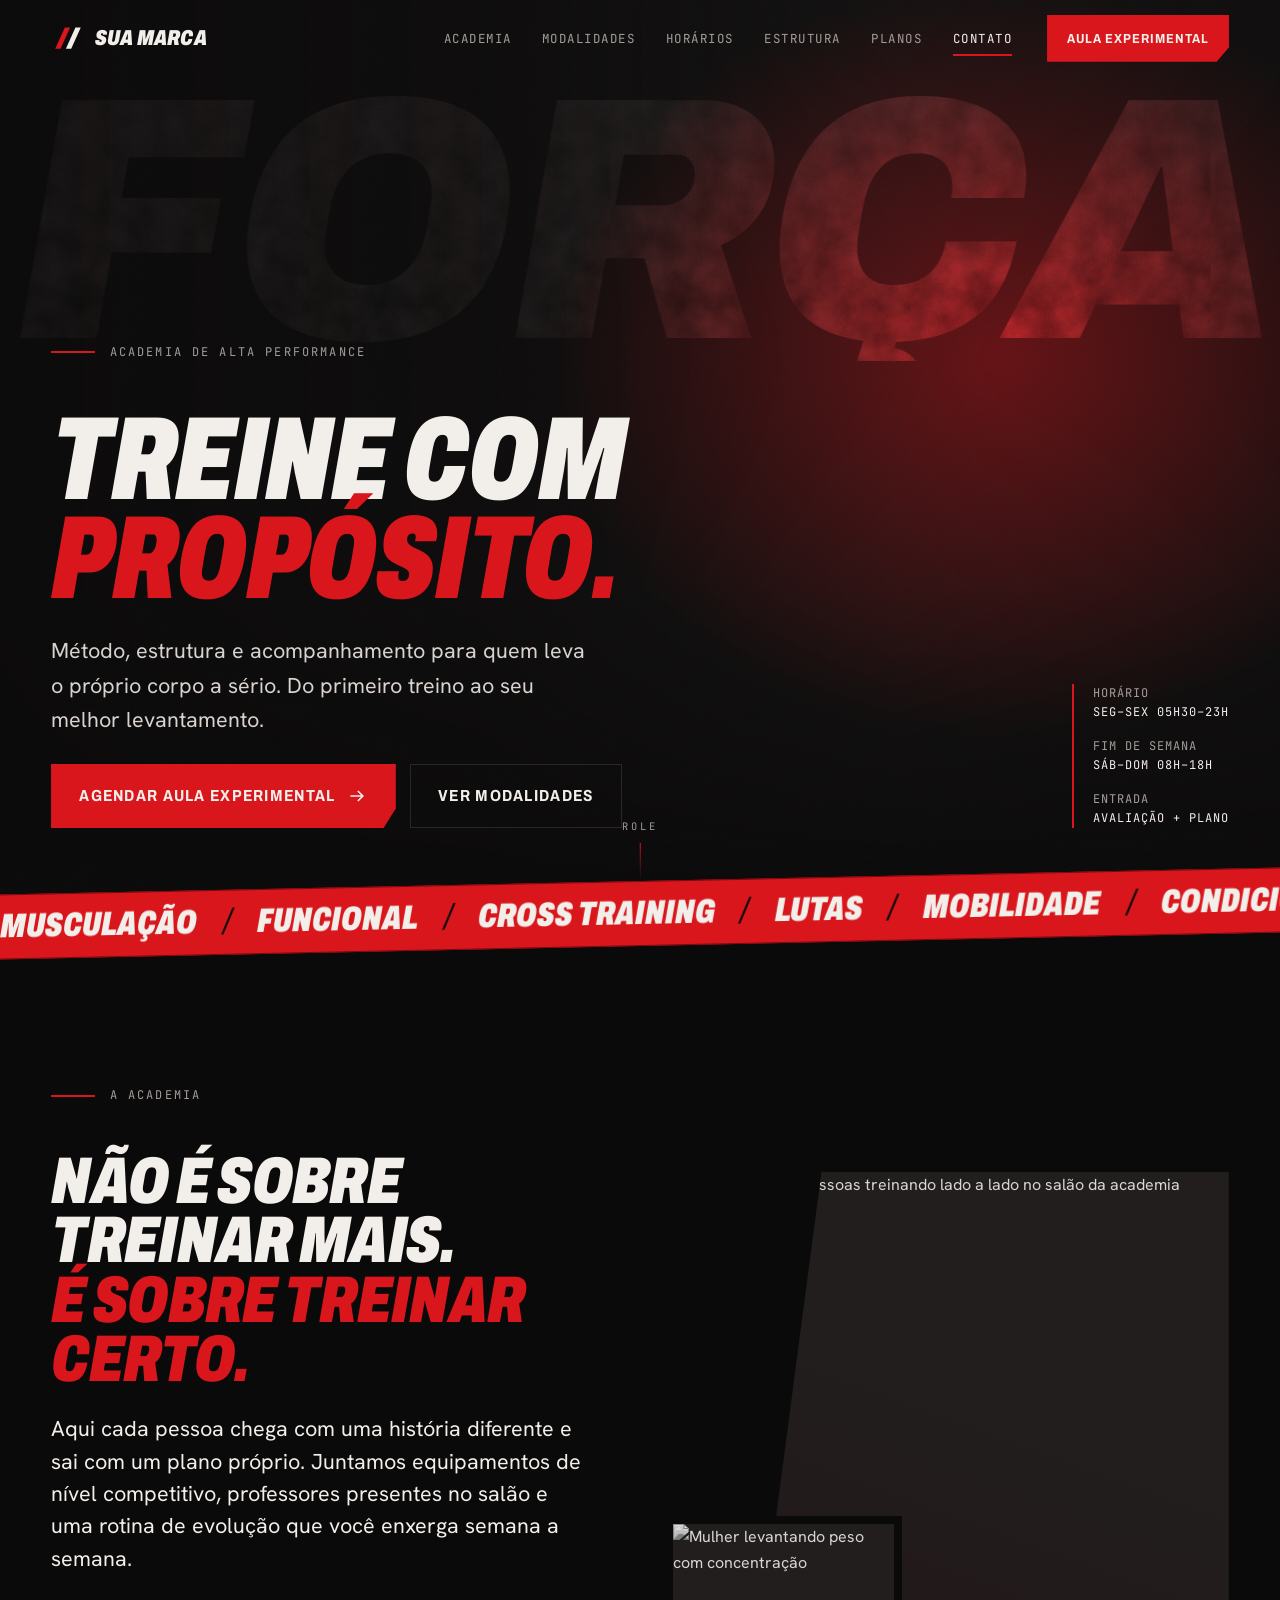
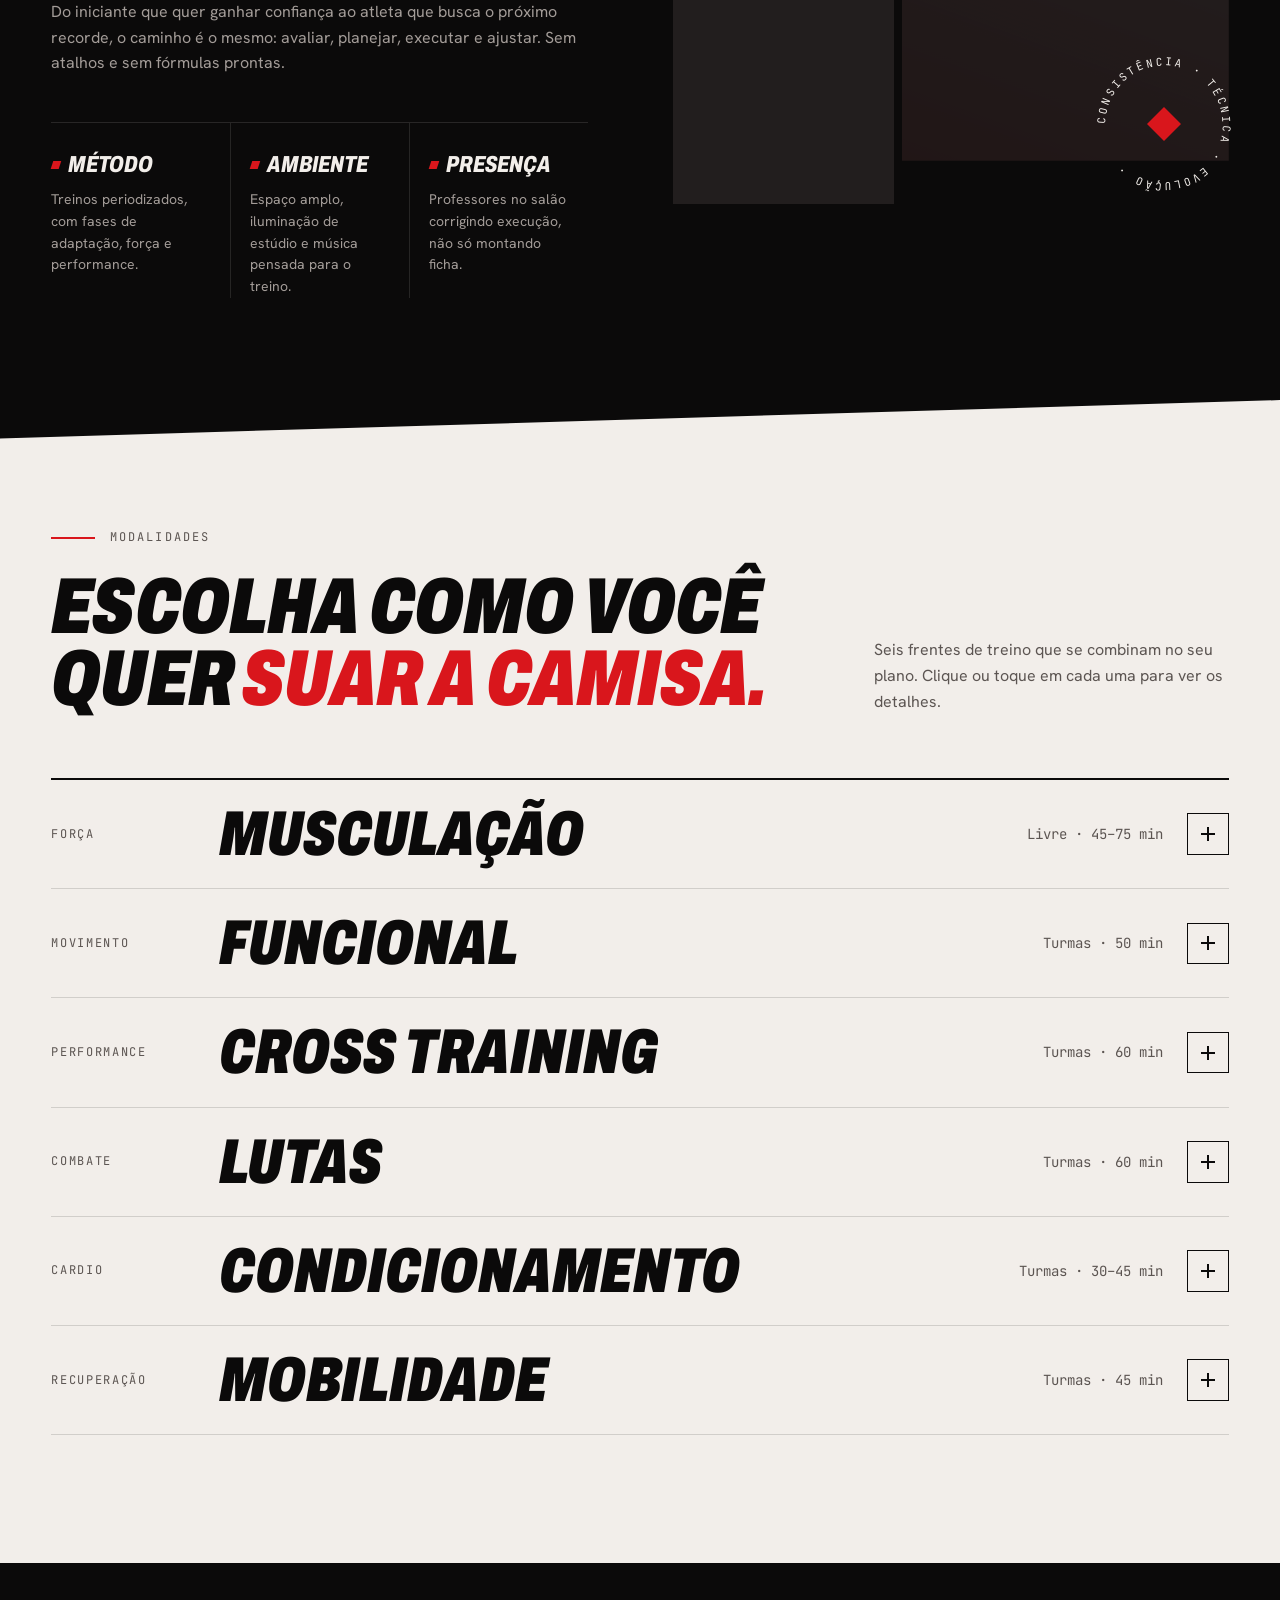
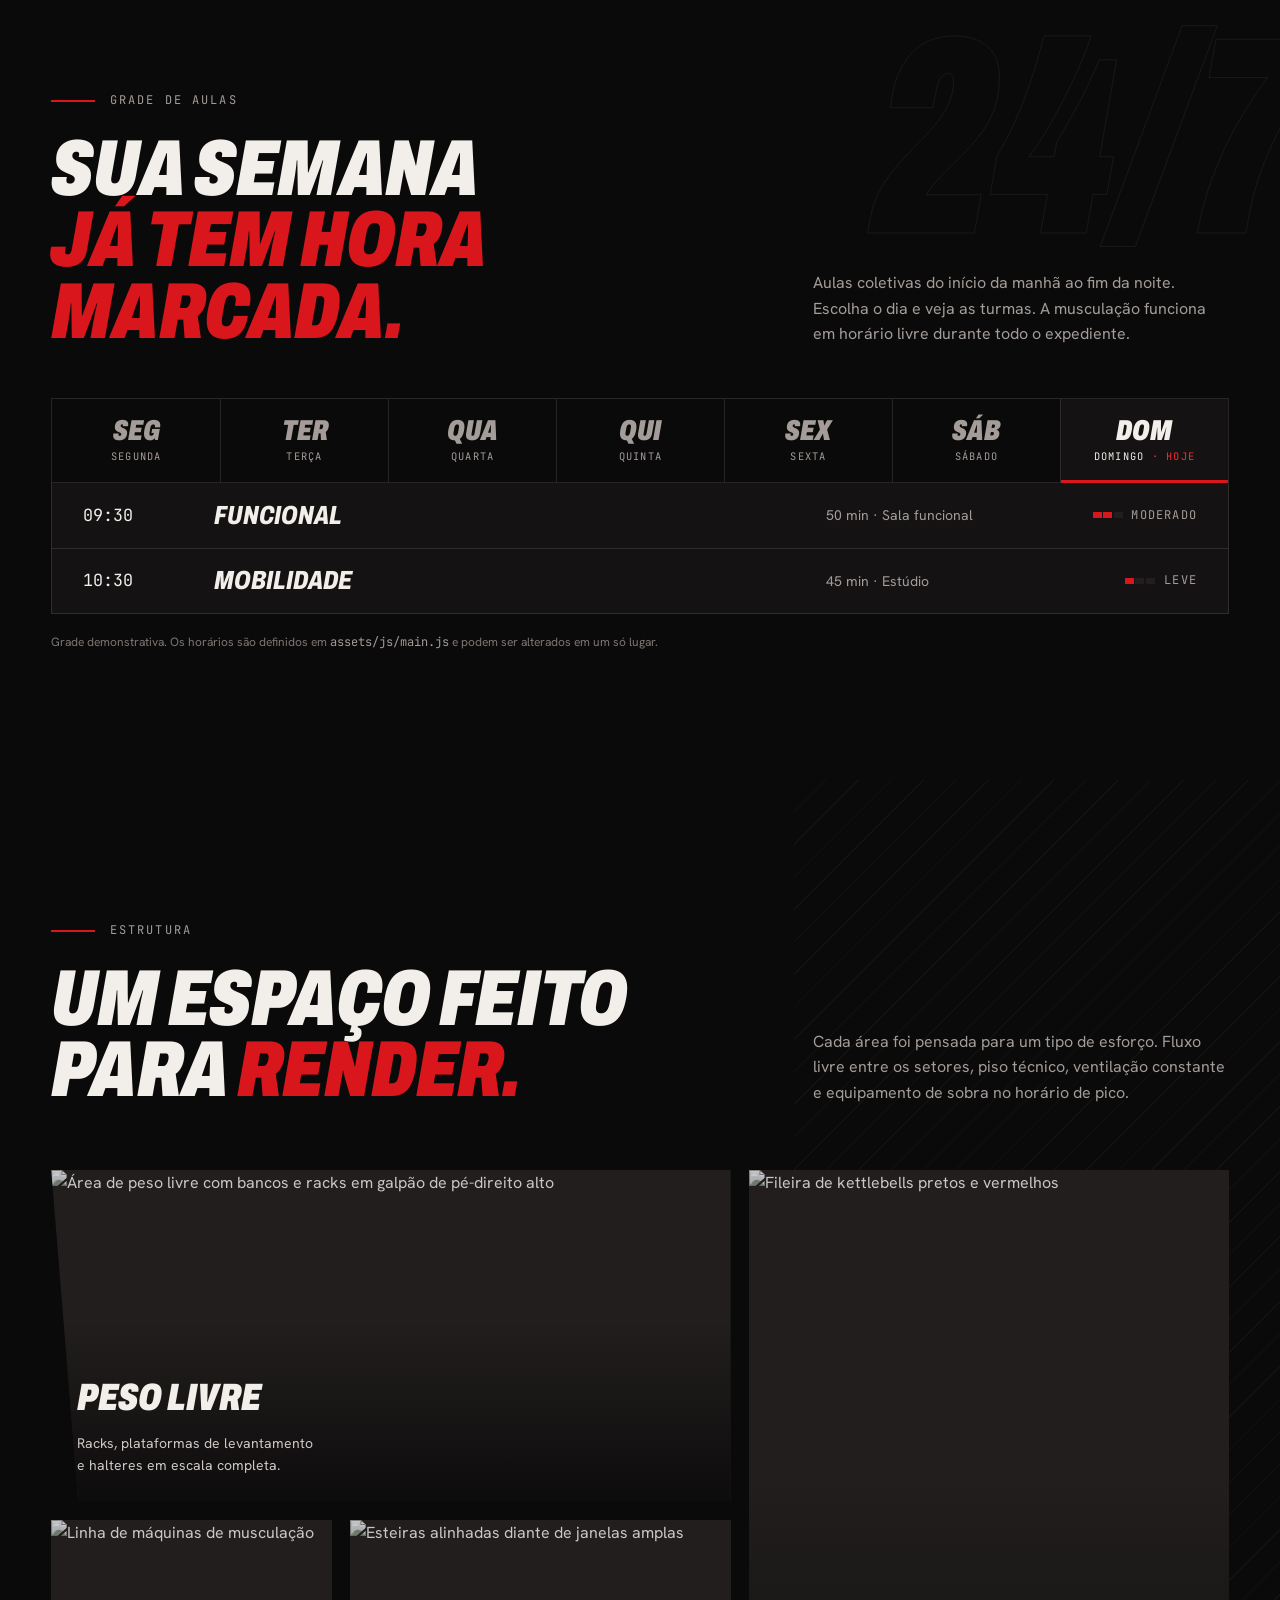
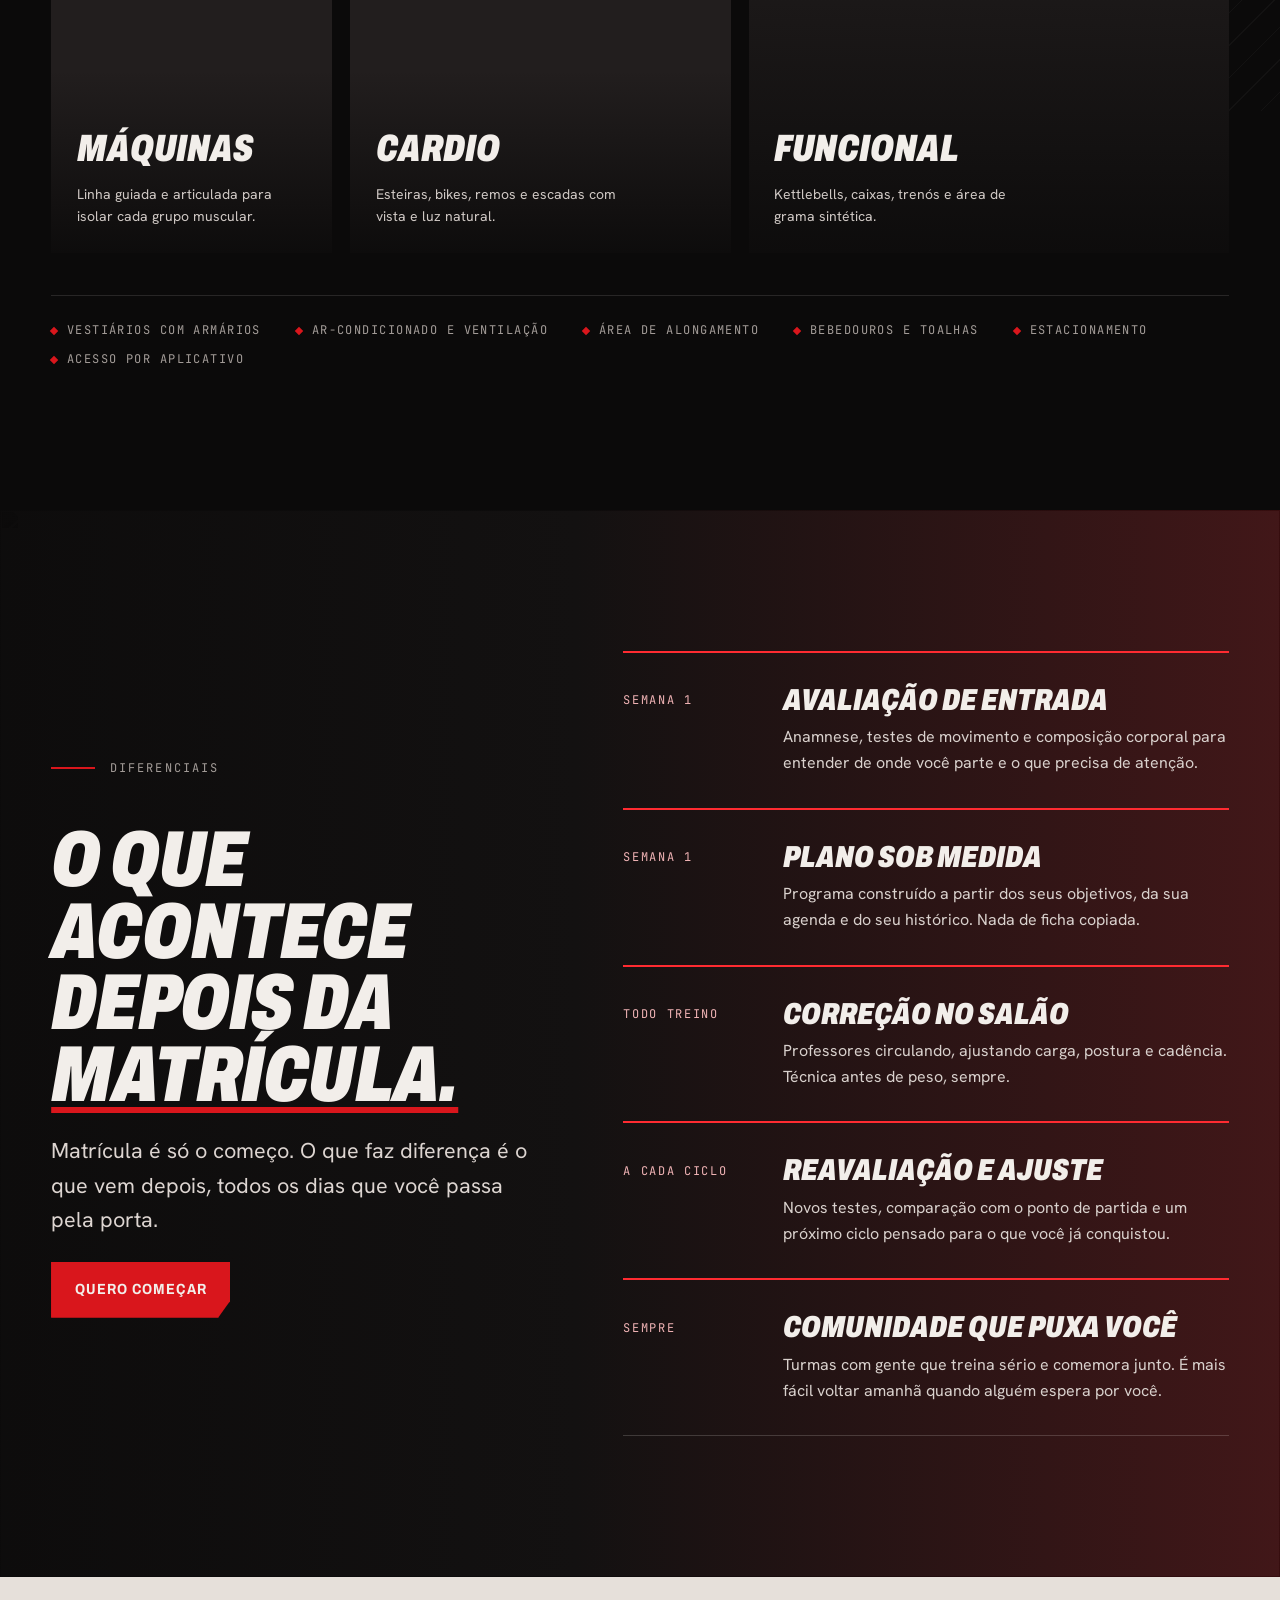
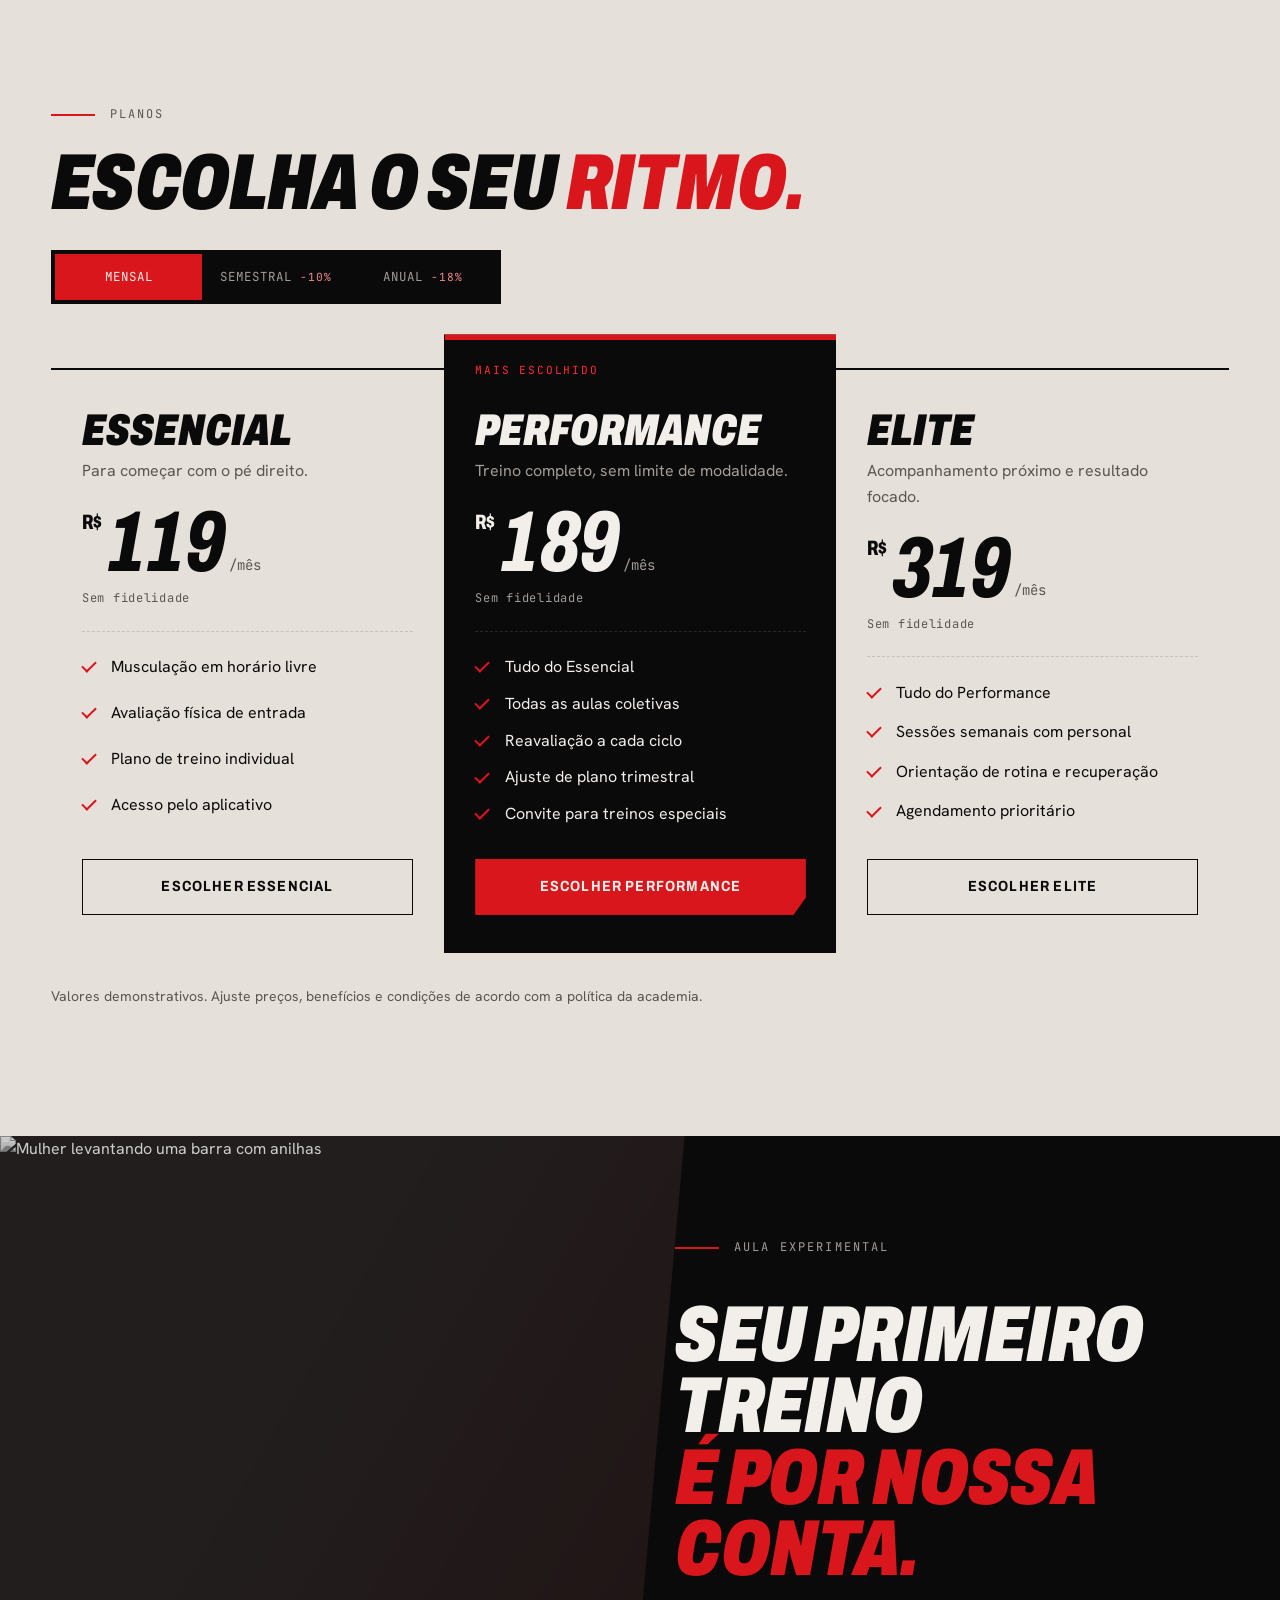
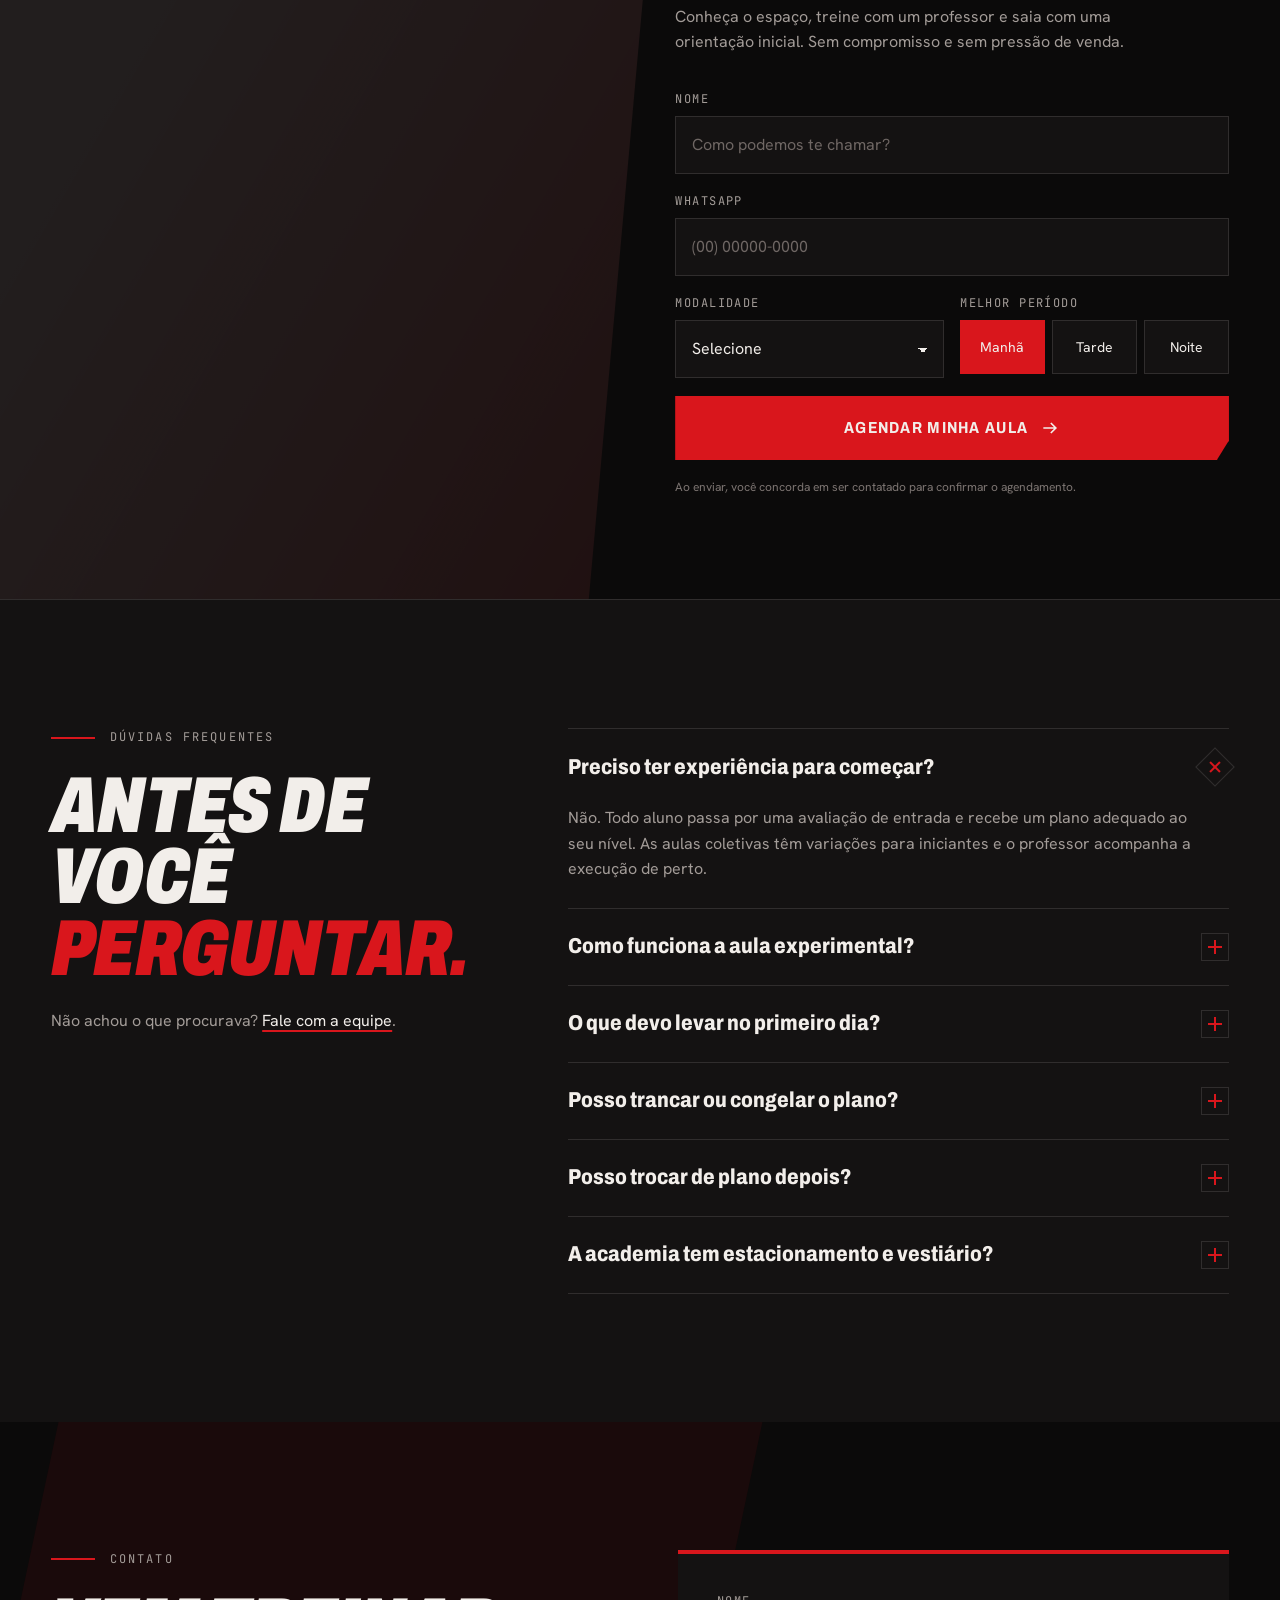
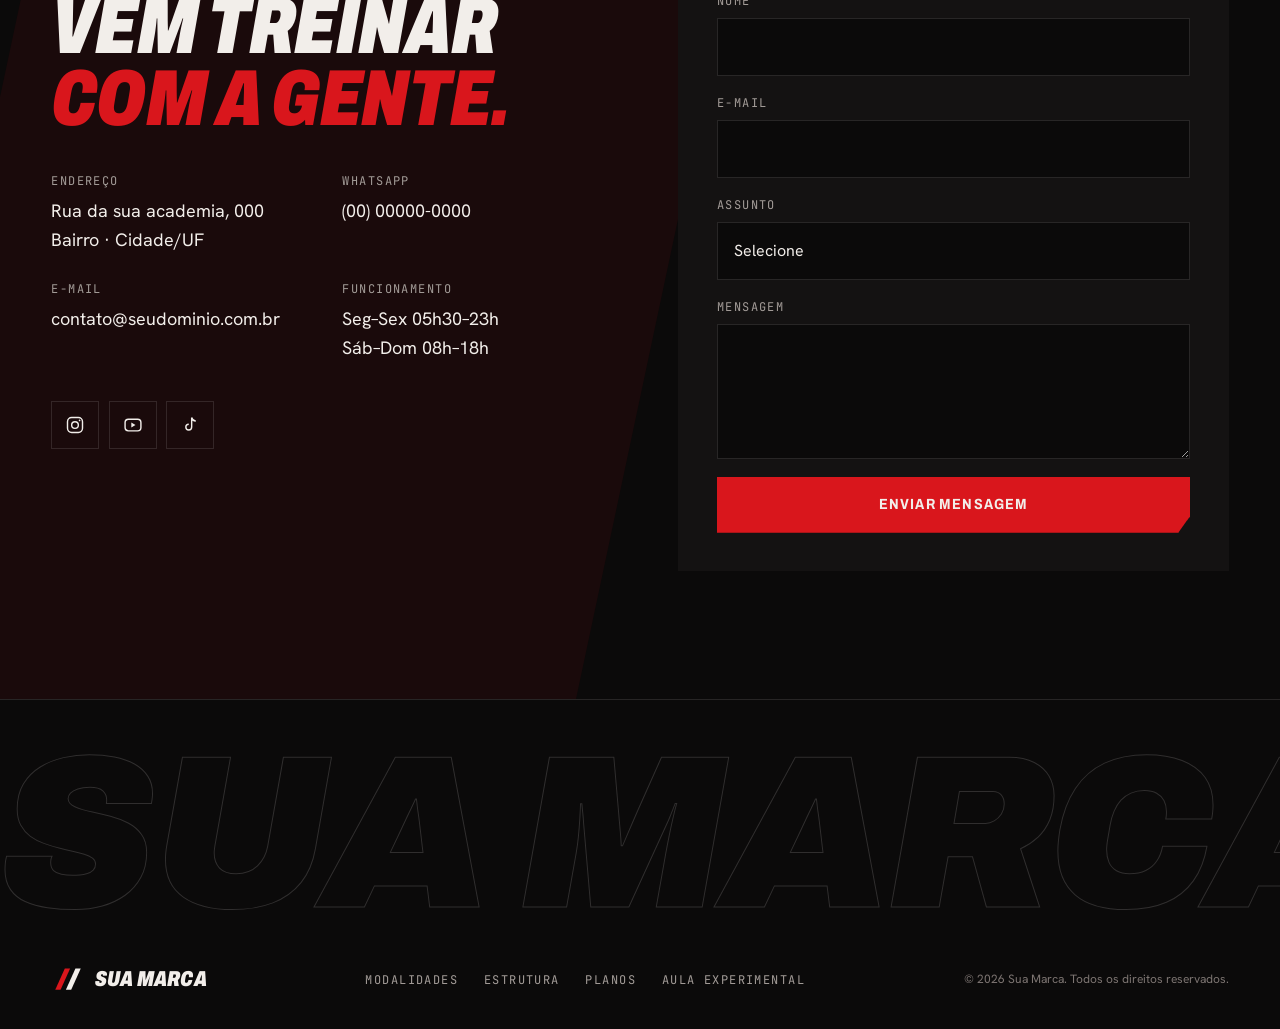
==== index.html @ 214c6318 "feat: adiciona página principal (index.html) Co-Authored-By: Claude Opus 5.5 <noreply@anthropic.com>" ====
<!doctype html>
<html lang="pt-BR">
<head>
  <meta charset="utf-8">
  <meta name="viewport" content="width=device-width, initial-scale=1, viewport-fit=cover">
  <!-- SEO: troque [Sua Marca] e a cidade pelos dados reais do cliente -->
  <title>[Sua Marca] · Academia de alta performance</title>
  <meta name="description" content="Musculação, treino funcional, cross training, lutas e mobilidade em uma estrutura completa. Agende sua aula experimental e comece com avaliação e plano de treino.">
  <meta name="theme-color" content="#0B0A0A">
  <meta name="robots" content="index, follow">
  <link rel="canonical" href="https://www.seudominio.com.br/">

  <meta property="og:type" content="website">
  <meta property="og:locale" content="pt_BR">
  <meta property="og:title" content="[Sua Marca] · Academia de alta performance">
  <meta property="og:description" content="Treino com método, estrutura completa e acompanhamento de verdade. Agende sua aula experimental.">
  <meta property="og:image" content="https://images.unsplash.com/photo-1605296867304-46d5465a13f1?auto=format&fit=crop&w=1200&h=630&q=75">
  <meta name="twitter:card" content="summary_large_image">

  <link rel="icon" href="data:image/svg+xml,%3Csvg xmlns='http://www.w3.org/2000/svg' viewBox='0 0 64 64'%3E%3Crect width='64' height='64' fill='%230B0A0A'/%3E%3Cpath d='M14 46 28 18h8L22 46z' fill='%23D9161C'/%3E%3Cpath d='M30 46 44 18h8L38 46z' fill='%23F2EEEA'/%3E%3C/svg%3E">

  <link rel="preconnect" href="https://fonts.googleapis.com">
  <link rel="preconnect" href="https://fonts.gstatic.com" crossorigin>
  <link rel="preconnect" href="https://images.unsplash.com" crossorigin>
  <link rel="stylesheet" href="https://fonts.googleapis.com/css2?family=Archivo:ital,wdth,wght@0,62..125,400..900;1,62..125,400..900&family=Hanken+Grotesk:wght@400;500;600;700&family=JetBrains+Mono:wght@400;500&display=swap">

  <link rel="preload" as="image"
        href="https://images.unsplash.com/photo-1605296867304-46d5465a13f1?auto=format&fit=crop&w=1600&q=72"
        imagesrcset="https://images.unsplash.com/photo-1605296867304-46d5465a13f1?auto=format&fit=crop&w=800&q=70 800w, https://images.unsplash.com/photo-1605296867304-46d5465a13f1?auto=format&fit=crop&w=1600&q=72 1600w, https://images.unsplash.com/photo-1605296867304-46d5465a13f1?auto=format&fit=crop&w=2400&q=70 2400w"
        imagesizes="100vw" fetchpriority="high">

  <link rel="stylesheet" href="assets/css/style.css">

  <script type="application/ld+json">
  {
    "@context": "https://schema.org",
    "@type": "ExerciseGym",
    "name": "[Sua Marca]",
    "description": "Academia com musculação, treino funcional, cross training, lutas e mobilidade.",
    "url": "https://www.seudominio.com.br/",
    "image": "https://images.unsplash.com/photo-1605296867304-46d5465a13f1?auto=format&fit=crop&w=1200&q=75"
  }
  </script>
</head>
<body>
  <a class="skip" href="#conteudo">Pular para o conteúdo</a>
  <div class="progress" aria-hidden="true"><span data-progress></span></div>

  <!-- ============ HEADER ============ -->
  <header class="header" id="topo" data-header>
    <div class="header__inner">
      <a href="#inicio" class="brand" aria-label="Página inicial">
        <svg class="brand__mark" viewBox="0 0 64 64" aria-hidden="true"><path d="M8 52 26 12h10L18 52z"/><path d="M28 52 46 12h10L38 52z"/></svg>
        <span class="brand__name">Sua&nbsp;Marca</span>
      </a>

      <nav class="nav" id="menu" aria-label="Navegação principal" data-nav>
        <ul class="nav__list">
          <li><a href="#academia" class="nav__link">Academia</a></li>
          <li><a href="#modalidades" class="nav__link">Modalidades</a></li>
          <li><a href="#horarios" class="nav__link">Horários</a></li>
          <li><a href="#estrutura" class="nav__link">Estrutura</a></li>
          <li><a href="#planos" class="nav__link">Planos</a></li>
                    <li><a href="#contato" class="nav__link">Contato</a></li>
        </ul>
        <a href="#experimental" class="btn btn--red nav__cta">Aula experimental</a>
      </nav>

      <button class="burger" type="button" aria-expanded="false" aria-controls="menu" data-burger>
        <span class="sr-only">Abrir menu</span>
        <span class="burger__line"></span><span class="burger__line"></span>
      </button>
    </div>
  </header>

  <main id="conteudo">

    <!-- ============ HERO ============ -->
    <section class="hero" id="inicio" aria-labelledby="hero-title">
      <figure class="hero__media">
        <img
          src="https://images.unsplash.com/photo-1605296867304-46d5465a13f1?auto=format&fit=crop&w=1600&q=72"
          srcset="https://images.unsplash.com/photo-1605296867304-46d5465a13f1?auto=format&fit=crop&w=800&q=70 800w,
                  https://images.unsplash.com/photo-1605296867304-46d5465a13f1?auto=format&fit=crop&w=1600&q=72 1600w,
                  https://images.unsplash.com/photo-1605296867304-46d5465a13f1?auto=format&fit=crop&w=2400&q=70 2400w"
          sizes="100vw" width="2400" height="1600"
          alt="Atleta levantando uma barra com anilhas em uma academia escura"
          fetchpriority="high" decoding="async">
      </figure>
      <div class="hero__grain" aria-hidden="true"></div>

      <p class="hero__word" aria-hidden="true">FORÇA</p>

      <div class="hero__content wrap">
        <p class="eyebrow eyebrow--light"><span class="eyebrow__dash"></span>Academia de alta performance</p>
        <h1 class="hero__title" id="hero-title">
          <span class="line">Treine com</span>
          <span class="line line--red">propósito.</span>
        </h1>
        <p class="hero__lead">Método, estrutura e acompanhamento para quem leva o próprio corpo a sério. Do primeiro treino ao seu melhor levantamento.</p>
        <div class="hero__actions">
          <a href="#experimental" class="btn btn--red btn--lg">
            Agendar aula experimental
            <svg viewBox="0 0 24 24" aria-hidden="true"><path d="M4 12h15m-6-6 6 6-6 6"/></svg>
          </a>
          <a href="#modalidades" class="btn btn--ghost btn--lg">Ver modalidades</a>
        </div>
      </div>

      <aside class="hero__spec" aria-label="Informações rápidas">
        <dl>
          <div><dt>Horário</dt><dd>Seg–Sex 05h30–23h</dd></div>
          <div><dt>Fim de semana</dt><dd>Sáb–Dom 08h–18h</dd></div>
          <div><dt>Entrada</dt><dd>Avaliação + plano</dd></div>
        </dl>
      </aside>

      <a href="#academia" class="hero__scroll" aria-label="Rolar para a próxima seção">
        <span>Role</span><i aria-hidden="true"></i>
      </a>
    </section>

    <!-- ticker -->
    <div class="ticker" aria-hidden="true">
      <div class="ticker__track">
        <span>Musculação</span><b>/</b><span>Funcional</span><b>/</b><span>Cross training</span><b>/</b><span>Lutas</span><b>/</b><span>Mobilidade</span><b>/</b><span>Condicionamento</span><b>/</b>
        <span>Musculação</span><b>/</b><span>Funcional</span><b>/</b><span>Cross training</span><b>/</b><span>Lutas</span><b>/</b><span>Mobilidade</span><b>/</b><span>Condicionamento</span><b>/</b>
      </div>
    </div>

    <!-- ============ ACADEMIA / MANIFESTO ============ -->
    <section class="about" id="academia" aria-labelledby="about-title">
      <div class="wrap about__grid">
        <div class="about__text reveal">
          <p class="eyebrow"><span class="eyebrow__dash"></span>A academia</p>
          <h2 class="h2" id="about-title">Não é sobre treinar mais.<br><em>É sobre treinar certo.</em></h2>
          <p class="lead">Aqui cada pessoa chega com uma história diferente e sai com um plano próprio. Juntamos equipamentos de nível competitivo, professores presentes no salão e uma rotina de evolução que você enxerga semana a semana.</p>
          <p>Do iniciante que quer ganhar confiança ao atleta que busca o próximo recorde, o caminho é o mesmo: avaliar, planejar, executar e ajustar. Sem atalhos e sem fórmulas prontas.</p>

          <ul class="pillars">
            <li>
              <h3>Método</h3>
              <p>Treinos periodizados, com fases de adaptação, força e performance.</p>
            </li>
            <li>
              <h3>Ambiente</h3>
              <p>Espaço amplo, iluminação de estúdio e música pensada para o treino.</p>
            </li>
            <li>
              <h3>Presença</h3>
              <p>Professores no salão corrigindo execução, não só montando ficha.</p>
            </li>
          </ul>
        </div>

        <div class="about__visual reveal">
          <figure class="about__img about__img--main">
            <img loading="lazy" decoding="async" width="1100" height="1400"
              src="https://images.unsplash.com/photo-1534258936925-c58bed479fcb?auto=format&fit=crop&w=1100&h=1400&q=70"
              srcset="https://images.unsplash.com/photo-1534258936925-c58bed479fcb?auto=format&fit=crop&w=600&h=760&q=70 600w,
                      https://images.unsplash.com/photo-1534258936925-c58bed479fcb?auto=format&fit=crop&w=1100&h=1400&q=70 1100w"
              sizes="(max-width: 900px) 90vw, 45vw"
              alt="Duas pessoas treinando lado a lado no salão da academia">
          </figure>
          <figure class="about__img about__img--inset">
            <img loading="lazy" decoding="async" width="700" height="860"
              src="https://images.unsplash.com/photo-1541534741688-6078c6bfb5c5?auto=format&fit=crop&w=700&h=860&q=70"
              alt="Mulher levantando peso com concentração">
          </figure>
          <p class="about__stamp" aria-hidden="true">
            <svg viewBox="0 0 200 200"><defs><path id="circ" d="M100,100 m-78,0 a78,78 0 1,1 156,0 a78,78 0 1,1 -156,0"/></defs><text><textPath href="#circ">CONSISTÊNCIA · TÉCNICA · EVOLUÇÃO · </textPath></text></svg>
          </p>
        </div>
      </div>
    </section>

    <!-- ============ MODALIDADES ============ -->
    <section class="mods" id="modalidades" aria-labelledby="mods-title">
      <div class="wrap">
        <header class="section-head reveal">
          <p class="eyebrow"><span class="eyebrow__dash"></span>Modalidades</p>
          <h2 class="h2" id="mods-title">Escolha como você<br>quer <em>suar a camisa.</em></h2>
          <p class="section-head__aside">Seis frentes de treino que se combinam no seu plano. Clique ou toque em cada uma para ver os detalhes.</p>
        </header>

        <div class="mods__list" data-mods>
          <article class="mod reveal" data-img="https://images.unsplash.com/photo-1581009146145-b5ef050c2e1e?auto=format&fit=crop&w=900&h=1100&q=70">
            <button class="mod__head" type="button" aria-expanded="false">
              <span class="mod__tag">Força</span>
              <h3 class="mod__name">Musculação</h3>
              <span class="mod__meta">Livre · 45–75 min</span>
              <span class="mod__plus" aria-hidden="true"></span>
            </button>
            <div class="mod__body"><div class="mod__inner">
              <figure class="mod__img"><img loading="lazy" decoding="async" width="900" height="1100" src="https://images.unsplash.com/photo-1581009146145-b5ef050c2e1e?auto=format&fit=crop&w=900&h=1100&q=70" alt="Homem treinando com halter"></figure>
              <p>Hipertrofia, força e composição corporal com ficha individual revisada a cada ciclo. Área de peso livre, máquinas guiadas e cabos para todos os grupos musculares.</p>
              <ul class="mod__spec"><li><span>Foco</span>Hipertrofia e força</li><li><span>Nível</span>Todos</li><li><span>Intensidade</span><i class="bar" style="--v:.7"></i></li></ul>
            </div></div>
          </article>

          <article class="mod reveal" data-img="https://images.unsplash.com/photo-1536922246289-88c42f957773?auto=format&fit=crop&w=900&h=1100&q=70">
            <button class="mod__head" type="button" aria-expanded="false">
              <span class="mod__tag">Movimento</span>
              <h3 class="mod__name">Funcional</h3>
              <span class="mod__meta">Turmas · 50 min</span>
              <span class="mod__plus" aria-hidden="true"></span>
            </button>
            <div class="mod__body"><div class="mod__inner">
              <figure class="mod__img"><img loading="lazy" decoding="async" width="900" height="1100" src="https://images.unsplash.com/photo-1536922246289-88c42f957773?auto=format&fit=crop&w=900&h=1100&q=70" alt="Duas pessoas fazendo saltos na caixa"></figure>
              <p>Padrões de movimento do dia a dia, potência e estabilidade em aulas dinâmicas. Ideal para quem quer condicionamento sem perder a técnica.</p>
              <ul class="mod__spec"><li><span>Foco</span>Potência e estabilidade</li><li><span>Nível</span>Iniciante a avançado</li><li><span>Intensidade</span><i class="bar" style="--v:.75"></i></li></ul>
            </div></div>
          </article>

          <article class="mod reveal" data-img="https://images.unsplash.com/photo-1521804906057-1df8fdb718b7?auto=format&fit=crop&w=900&h=1100&q=70">
            <button class="mod__head" type="button" aria-expanded="false">
              <span class="mod__tag">Performance</span>
              <h3 class="mod__name">Cross training</h3>
              <span class="mod__meta">Turmas · 60 min</span>
              <span class="mod__plus" aria-hidden="true"></span>
            </button>
            <div class="mod__body"><div class="mod__inner">
              <figure class="mod__img"><img loading="lazy" decoding="async" width="900" height="1100" src="https://images.unsplash.com/photo-1521804906057-1df8fdb718b7?auto=format&fit=crop&w=900&h=1100&q=70" alt="Pessoa levantando uma barra pesada do chão"></figure>
              <p>Levantamento olímpico, ginástica e metcons programados por ciclos. Escalas para cada nível, para que todo mundo treine o mesmo WOD com segurança.</p>
              <ul class="mod__spec"><li><span>Foco</span>Força e capacidade</li><li><span>Nível</span>Com adaptação</li><li><span>Intensidade</span><i class="bar" style="--v:.9"></i></li></ul>
            </div></div>
          </article>

          <article class="mod reveal" data-img="https://images.unsplash.com/photo-1517438322307-e67111335449?auto=format&fit=crop&w=900&h=1100&q=70">
            <button class="mod__head" type="button" aria-expanded="false">
              <span class="mod__tag">Combate</span>
              <h3 class="mod__name">Lutas</h3>
              <span class="mod__meta">Turmas · 60 min</span>
              <span class="mod__plus" aria-hidden="true"></span>
            </button>
            <div class="mod__body"><div class="mod__inner">
              <figure class="mod__img"><img loading="lazy" decoding="async" width="900" height="1100" src="https://images.unsplash.com/photo-1517438322307-e67111335449?auto=format&fit=crop&w=900&h=1100&q=70" alt="Dois atletas fazendo sparring em academia de boxe"></figure>
              <p>Boxe e muay thai com foco em técnica, condicionamento e controle. Do primeiro jab ao sparring orientado, sempre no seu ritmo.</p>
              <ul class="mod__spec"><li><span>Foco</span>Técnica e cardio</li><li><span>Nível</span>Todos</li><li><span>Intensidade</span><i class="bar" style="--v:.8"></i></li></ul>
            </div></div>
          </article>

          <article class="mod reveal" data-img="https://images.unsplash.com/photo-1599058917212-d750089bc07e?auto=format&fit=crop&w=900&h=1100&q=70">
            <button class="mod__head" type="button" aria-expanded="false">
              <span class="mod__tag">Cardio</span>
              <h3 class="mod__name">Condicionamento</h3>
              <span class="mod__meta">Turmas · 30–45 min</span>
              <span class="mod__plus" aria-hidden="true"></span>
            </button>
            <div class="mod__body"><div class="mod__inner">
              <figure class="mod__img"><img loading="lazy" decoding="async" width="900" height="1100" src="https://images.unsplash.com/photo-1599058917212-d750089bc07e?auto=format&fit=crop&w=900&h=1100&q=70" alt="Homem treinando com cordas navais"></figure>
              <p>Intervalados curtos e intensos com cordas, bikes e remo. Para quem quer fôlego, gasto energético e treinos que cabem na agenda.</p>
              <ul class="mod__spec"><li><span>Foco</span>Capacidade aeróbia</li><li><span>Nível</span>Intermediário</li><li><span>Intensidade</span><i class="bar" style="--v:.85"></i></li></ul>
            </div></div>
          </article>

          <article class="mod reveal" data-img="https://images.unsplash.com/photo-1581122584612-713f89daa8eb?auto=format&fit=crop&w=900&h=1100&q=70">
            <button class="mod__head" type="button" aria-expanded="false">
              <span class="mod__tag">Recuperação</span>
              <h3 class="mod__name">Mobilidade</h3>
              <span class="mod__meta">Turmas · 45 min</span>
              <span class="mod__plus" aria-hidden="true"></span>
            </button>
            <div class="mod__body"><div class="mod__inner">
              <figure class="mod__img"><img loading="lazy" decoding="async" width="900" height="1100" src="https://images.unsplash.com/photo-1581122584612-713f89daa8eb?auto=format&fit=crop&w=900&h=1100&q=70" alt="Mulher em posição de alongamento"></figure>
              <p>Amplitude, controle e respiração para treinar melhor e por mais tempo. O complemento que protege articulações e acelera a recuperação.</p>
              <ul class="mod__spec"><li><span>Foco</span>Amplitude e controle</li><li><span>Nível</span>Todos</li><li><span>Intensidade</span><i class="bar" style="--v:.35"></i></li></ul>
            </div></div>
          </article>
        </div>
      </div>
    </section>

    <!-- ============ HORÁRIOS ============ -->
    <section class="sched" id="horarios" aria-labelledby="sched-title">
      <div class="wrap">
        <header class="sched__head reveal">
          <div>
            <p class="eyebrow eyebrow--light"><span class="eyebrow__dash"></span>Grade de aulas</p>
            <h2 class="h2" id="sched-title">Sua semana<br><em>já tem hora marcada.</em></h2>
          </div>
          <p class="sched__intro">Aulas coletivas do início da manhã ao fim da noite. Escolha o dia e veja as turmas. A musculação funciona em horário livre durante todo o expediente.</p>
        </header>

        <div class="days" role="tablist" aria-label="Dias da semana" data-days>
          <button type="button" role="tab" id="tab-seg" aria-controls="sched-panel" aria-selected="true" data-day="seg"><span>Seg</span><small>Segunda</small></button>
          <button type="button" role="tab" id="tab-ter" aria-controls="sched-panel" aria-selected="false" tabindex="-1" data-day="ter"><span>Ter</span><small>Terça</small></button>
          <button type="button" role="tab" id="tab-qua" aria-controls="sched-panel" aria-selected="false" tabindex="-1" data-day="qua"><span>Qua</span><small>Quarta</small></button>
          <button type="button" role="tab" id="tab-qui" aria-controls="sched-panel" aria-selected="false" tabindex="-1" data-day="qui"><span>Qui</span><small>Quinta</small></button>
          <button type="button" role="tab" id="tab-sex" aria-controls="sched-panel" aria-selected="false" tabindex="-1" data-day="sex"><span>Sex</span><small>Sexta</small></button>
          <button type="button" role="tab" id="tab-sab" aria-controls="sched-panel" aria-selected="false" tabindex="-1" data-day="sab"><span>Sáb</span><small>Sábado</small></button>
          <button type="button" role="tab" id="tab-dom" aria-controls="sched-panel" aria-selected="false" tabindex="-1" data-day="dom"><span>Dom</span><small>Domingo</small></button>
        </div>

        <div class="sched__panel" id="sched-panel" role="tabpanel" aria-labelledby="tab-seg" tabindex="0">
          <ol class="slots" data-slots>
            <li class="slot"><time>06:00</time><span class="slot__name">Cross training</span><span class="slot__info">60 min · Sala funcional</span><span class="slot__lvl" data-lvl="3">Intenso</span></li>
            <li class="slot"><time>07:00</time><span class="slot__name">Funcional</span><span class="slot__info">50 min · Sala funcional</span><span class="slot__lvl" data-lvl="2">Moderado</span></li>
            <li class="slot"><time>12:15</time><span class="slot__name">Condicionamento</span><span class="slot__info">30 min · Área de cardio</span><span class="slot__lvl" data-lvl="3">Intenso</span></li>
            <li class="slot"><time>18:30</time><span class="slot__name">Lutas</span><span class="slot__info">60 min · Tatame</span><span class="slot__lvl" data-lvl="2">Moderado</span></li>
            <li class="slot"><time>19:30</time><span class="slot__name">Cross training</span><span class="slot__info">60 min · Sala funcional</span><span class="slot__lvl" data-lvl="3">Intenso</span></li>
            <li class="slot"><time>20:30</time><span class="slot__name">Mobilidade</span><span class="slot__info">45 min · Estúdio</span><span class="slot__lvl" data-lvl="1">Leve</span></li>
          </ol>
        </div>
        <p class="sched__note">Grade demonstrativa. Os horários são definidos em <code>assets/js/main.js</code> e podem ser alterados em um só lugar.</p>
      </div>
    </section>

    <!-- ============ ESTRUTURA ============ -->
    <section class="infra" id="estrutura" aria-labelledby="infra-title">
      <div class="wrap">
        <header class="infra__head reveal">
          <div>
            <p class="eyebrow eyebrow--light"><span class="eyebrow__dash"></span>Estrutura</p>
            <h2 class="h2" id="infra-title">Um espaço feito<br>para <em>render.</em></h2>
          </div>
          <p class="infra__intro">Cada área foi pensada para um tipo de esforço. Fluxo livre entre os setores, piso técnico, ventilação constante e equipamento de sobra no horário de pico.</p>
        </header>

        <div class="infra__grid">
          <figure class="tile tile--a reveal">
            <img loading="lazy" decoding="async" width="1400" height="1000"
              src="https://images.unsplash.com/photo-1623874514711-0f321325f318?auto=format&fit=crop&w=1400&h=1000&q=70"
              srcset="https://images.unsplash.com/photo-1623874514711-0f321325f318?auto=format&fit=crop&w=800&h=600&q=70 800w,
                      https://images.unsplash.com/photo-1623874514711-0f321325f318?auto=format&fit=crop&w=1400&h=1000&q=70 1400w"
              sizes="(max-width: 900px) 92vw, 60vw"
              alt="Área de peso livre com bancos e racks em galpão de pé-direito alto">
            <figcaption><span class="tile__label">Peso livre</span><span class="tile__desc">Racks, plataformas de levantamento e halteres em escala completa.</span></figcaption>
          </figure>
          <figure class="tile tile--b reveal">
            <img loading="lazy" decoding="async" width="800" height="1000"
              src="https://images.unsplash.com/photo-1597076537061-a6b58163aa45?auto=format&fit=crop&w=800&h=1000&q=70"
              alt="Fileira de kettlebells pretos e vermelhos">
            <figcaption><span class="tile__label">Funcional</span><span class="tile__desc">Kettlebells, caixas, trenós e área de grama sintética.</span></figcaption>
          </figure>
          <figure class="tile tile--c reveal">
            <img loading="lazy" decoding="async" width="800" height="1000"
              src="https://images.unsplash.com/photo-1637430308606-86576d8fef3c?auto=format&fit=crop&w=800&h=1000&q=70"
              alt="Linha de máquinas de musculação">
            <figcaption><span class="tile__label">Máquinas</span><span class="tile__desc">Linha guiada e articulada para isolar cada grupo muscular.</span></figcaption>
          </figure>
          <figure class="tile tile--d reveal">
            <img loading="lazy" decoding="async" width="1400" height="900"
              src="https://images.unsplash.com/photo-1757924284732-4189190321cf?auto=format&fit=crop&w=1400&h=900&q=70"
              srcset="https://images.unsplash.com/photo-1757924284732-4189190321cf?auto=format&fit=crop&w=800&h=520&q=70 800w,
                      https://images.unsplash.com/photo-1757924284732-4189190321cf?auto=format&fit=crop&w=1400&h=900&q=70 1400w"
              sizes="(max-width: 900px) 92vw, 60vw"
              alt="Esteiras alinhadas diante de janelas amplas">
            <figcaption><span class="tile__label">Cardio</span><span class="tile__desc">Esteiras, bikes, remos e escadas com vista e luz natural.</span></figcaption>
          </figure>
        </div>

        <ul class="amenities reveal" aria-label="Comodidades">
          <li>Vestiários com armários</li>
          <li>Ar-condicionado e ventilação</li>
          <li>Área de alongamento</li>
          <li>Bebedouros e toalhas</li>
          <li>Estacionamento</li>
          <li>Acesso por aplicativo</li>
        </ul>
      </div>
    </section>

    <!-- ============ DIFERENCIAIS ============ -->
    <section class="edge" id="diferenciais" aria-labelledby="edge-title">
      <div class="edge__bg" aria-hidden="true">
        <img loading="lazy" decoding="async" width="1800" height="1200"
          src="https://images.unsplash.com/photo-1526506118085-60ce8714f8c5?auto=format&fit=crop&w=1800&q=65" alt="">
      </div>
      <div class="wrap edge__grid">
        <div class="edge__sticky reveal">
          <p class="eyebrow eyebrow--light"><span class="eyebrow__dash"></span>Diferenciais</p>
          <h2 class="h2" id="edge-title">O que acontece<br>depois da <em>matrícula.</em></h2>
          <p class="edge__lead">Matrícula é só o começo. O que faz diferença é o que vem depois, todos os dias que você passa pela porta.</p>
          <a href="#experimental" class="btn btn--red">Quero começar</a>
        </div>

        <ol class="edge__list">
          <li class="edge__item reveal">
            <span class="edge__step">Semana 1</span>
            <div>
              <h3>Avaliação de entrada</h3>
              <p>Anamnese, testes de movimento e composição corporal para entender de onde você parte e o que precisa de atenção.</p>
            </div>
          </li>
          <li class="edge__item reveal">
            <span class="edge__step">Semana 1</span>
            <div>
              <h3>Plano sob medida</h3>
              <p>Programa construído a partir dos seus objetivos, da sua agenda e do seu histórico. Nada de ficha copiada.</p>
            </div>
          </li>
          <li class="edge__item reveal">
            <span class="edge__step">Todo treino</span>
            <div>
              <h3>Correção no salão</h3>
              <p>Professores circulando, ajustando carga, postura e cadência. Técnica antes de peso, sempre.</p>
            </div>
          </li>
          <li class="edge__item reveal">
            <span class="edge__step">A cada ciclo</span>
            <div>
              <h3>Reavaliação e ajuste</h3>
              <p>Novos testes, comparação com o ponto de partida e um próximo ciclo pensado para o que você já conquistou.</p>
            </div>
          </li>
          <li class="edge__item reveal">
            <span class="edge__step">Sempre</span>
            <div>
              <h3>Comunidade que puxa você</h3>
              <p>Turmas com gente que treina sério e comemora junto. É mais fácil voltar amanhã quando alguém espera por você.</p>
            </div>
          </li>
        </ol>
      </div>
    </section>

    <!-- ============ PLANOS ============ -->
    <section class="plans" id="planos" aria-labelledby="plans-title">
      <div class="wrap">
        <header class="plans__head reveal">
          <div>
            <p class="eyebrow"><span class="eyebrow__dash"></span>Planos</p>
            <h2 class="h2" id="plans-title">Escolha o seu <em>ritmo.</em></h2>
          </div>
          <div class="period" role="radiogroup" aria-label="Período de contratação" data-period>
            <button type="button" role="radio" aria-checked="true" data-months="1" data-discount="0">Mensal</button>
            <button type="button" role="radio" aria-checked="false" data-months="6" data-discount="0.10">Semestral <small>−10%</small></button>
            <button type="button" role="radio" aria-checked="false" data-months="12" data-discount="0.18">Anual <small>−18%</small></button>
            <span class="period__thumb" aria-hidden="true"></span>
          </div>
        </header>

        <div class="plans__grid">
          <article class="plan reveal">
            <header>
              <h3 class="plan__name">Essencial</h3>
              <p class="plan__for">Para começar com o pé direito.</p>
            </header>
            <p class="plan__price"><span class="plan__cur">R$</span><span class="plan__value" data-base="119">119</span><span class="plan__per">/mês</span></p>
            <p class="plan__total" data-total></p>
            <ul class="plan__list">
              <li>Musculação em horário livre</li>
              <li>Avaliação física de entrada</li>
              <li>Plano de treino individual</li>
              <li>Acesso pelo aplicativo</li>
            </ul>
            <a href="#experimental" class="btn btn--line plan__btn" data-plan="Essencial">Escolher Essencial</a>
          </article>

          <article class="plan plan--featured reveal">
            <p class="plan__flag">Mais escolhido</p>
            <header>
              <h3 class="plan__name">Performance</h3>
              <p class="plan__for">Treino completo, sem limite de modalidade.</p>
            </header>
            <p class="plan__price"><span class="plan__cur">R$</span><span class="plan__value" data-base="189">189</span><span class="plan__per">/mês</span></p>
            <p class="plan__total" data-total></p>
            <ul class="plan__list">
              <li>Tudo do Essencial</li>
              <li>Todas as aulas coletivas</li>
              <li>Reavaliação a cada ciclo</li>
              <li>Ajuste de plano trimestral</li>
              <li>Convite para treinos especiais</li>
            </ul>
            <a href="#experimental" class="btn btn--red plan__btn" data-plan="Performance">Escolher Performance</a>
          </article>

          <article class="plan reveal">
            <header>
              <h3 class="plan__name">Elite</h3>
              <p class="plan__for">Acompanhamento próximo e resultado focado.</p>
            </header>
            <p class="plan__price"><span class="plan__cur">R$</span><span class="plan__value" data-base="319">319</span><span class="plan__per">/mês</span></p>
            <p class="plan__total" data-total></p>
            <ul class="plan__list">
              <li>Tudo do Performance</li>
              <li>Sessões semanais com personal</li>
              <li>Orientação de rotina e recuperação</li>
              <li>Agendamento prioritário</li>
            </ul>
            <a href="#experimental" class="btn btn--line plan__btn" data-plan="Elite">Escolher Elite</a>
          </article>
        </div>
        <p class="plans__note">Valores demonstrativos. Ajuste preços, benefícios e condições de acordo com a política da academia.</p>
      </div>
    </section>

    <!-- ============ AULA EXPERIMENTAL ============ -->
    <section class="trial" id="experimental" aria-labelledby="trial-title">
      <figure class="trial__media">
        <img loading="lazy" decoding="async" width="1600" height="1100"
          src="https://images.unsplash.com/photo-1574680096145-d05b474e2155?auto=format&fit=crop&w=1600&q=70"
          srcset="https://images.unsplash.com/photo-1574680096145-d05b474e2155?auto=format&fit=crop&w=900&q=70 900w,
                  https://images.unsplash.com/photo-1574680096145-d05b474e2155?auto=format&fit=crop&w=1600&q=70 1600w"
          sizes="(max-width: 900px) 100vw, 60vw"
          alt="Mulher levantando uma barra com anilhas">
      </figure>
      <div class="trial__panel">
        <div class="trial__copy">
          <p class="eyebrow eyebrow--light"><span class="eyebrow__dash"></span>Aula experimental</p>
          <h2 class="h2" id="trial-title">Seu primeiro treino<br><em>é por nossa conta.</em></h2>
          <p>Conheça o espaço, treine com um professor e saia com uma orientação inicial. Sem compromisso e sem pressão de venda.</p>
        </div>

        <form class="form" id="trial-form" novalidate data-form="trial">
          <div class="field">
            <label for="t-nome">Nome</label>
            <input id="t-nome" name="nome" type="text" autocomplete="name" required minlength="2" placeholder="Como podemos te chamar?">
            <p class="field__error" aria-live="polite"></p>
          </div>
          <div class="field">
            <label for="t-tel">WhatsApp</label>
            <input id="t-tel" name="telefone" type="tel" inputmode="numeric" autocomplete="tel" required placeholder="(00) 00000-0000" data-mask="phone">
            <p class="field__error" aria-live="polite"></p>
          </div>
          <div class="field field--half">
            <label for="t-mod">Modalidade</label>
            <select id="t-mod" name="modalidade" required>
              <option value="">Selecione</option>
              <option>Musculação</option>
              <option>Funcional</option>
              <option>Cross training</option>
              <option>Lutas</option>
              <option>Condicionamento</option>
              <option>Mobilidade</option>
            </select>
            <p class="field__error" aria-live="polite"></p>
          </div>
          <fieldset class="field field--half chips">
            <legend>Melhor período</legend>
            <label><input type="radio" name="periodo" value="Manhã" id="t-p1" checked><span>Manhã</span></label>
            <label><input type="radio" name="periodo" value="Tarde" id="t-p2"><span>Tarde</span></label>
            <label><input type="radio" name="periodo" value="Noite" id="t-p3"><span>Noite</span></label>
          </fieldset>
          <input type="hidden" name="plano" id="t-plano" value="">
          <button type="submit" class="btn btn--red btn--lg btn--block">
            Agendar minha aula
            <svg viewBox="0 0 24 24" aria-hidden="true"><path d="M4 12h15m-6-6 6 6-6 6"/></svg>
          </button>
          <p class="form__legal">Ao enviar, você concorda em ser contatado para confirmar o agendamento.</p>
          <div class="form__success" role="status" hidden tabindex="-1">
            <strong>Pedido recebido.</strong>
            <span data-success-text>Em breve entraremos em contato para confirmar o melhor horário.</span>
          </div>
        </form>
      </div>
    </section>

    <!-- ============ FAQ ============ -->
    <section class="faq" id="faq" aria-labelledby="faq-title">
      <div class="wrap faq__grid">
        <header class="reveal">
          <p class="eyebrow"><span class="eyebrow__dash"></span>Dúvidas frequentes</p>
          <h2 class="h2" id="faq-title">Antes de você<br><em>perguntar.</em></h2>
          <p class="faq__aside">Não achou o que procurava? <a href="#contato">Fale com a equipe</a>.</p>
        </header>

        <div class="faq__list">
          <details class="qa reveal" open>
            <summary>Preciso ter experiência para começar?</summary>
            <div class="qa__a"><p>Não. Todo aluno passa por uma avaliação de entrada e recebe um plano adequado ao seu nível. As aulas coletivas têm variações para iniciantes e o professor acompanha a execução de perto.</p></div>
          </details>
          <details class="qa reveal">
            <summary>Como funciona a aula experimental?</summary>
            <div class="qa__a"><p>Você agenda pelo formulário, escolhe a modalidade e o período. No dia, um professor apresenta o espaço, conduz um treino adaptado e conversa sobre seus objetivos. É gratuita e sem compromisso.</p></div>
          </details>
          <details class="qa reveal">
            <summary>O que devo levar no primeiro dia?</summary>
            <div class="qa__a"><p>Roupa confortável, tênis fechado, uma garrafa de água e uma toalha. Para as aulas de luta, as luvas podem ser emprestadas nas primeiras sessões.</p></div>
          </details>
          <details class="qa reveal">
            <summary>Posso trancar ou congelar o plano?</summary>
            <div class="qa__a"><p>Planos semestrais e anuais permitem congelamento por um período definido em contrato, em casos como viagem ou recuperação de lesão. Consulte as condições na recepção.</p></div>
          </details>
          <details class="qa reveal">
            <summary>Posso trocar de plano depois?</summary>
            <div class="qa__a"><p>Sim. É possível migrar para um plano superior a qualquer momento, pagando apenas a diferença proporcional. Mudanças para planos menores acontecem na renovação.</p></div>
          </details>
          <details class="qa reveal">
            <summary>A academia tem estacionamento e vestiário?</summary>
            <div class="qa__a"><p>Sim. Os vestiários têm chuveiros e armários, e o estacionamento é exclusivo para alunos durante o horário de funcionamento.</p></div>
          </details>
        </div>
      </div>
    </section>

    <!-- ============ CONTATO ============ -->
    <section class="contact" id="contato" aria-labelledby="contact-title">
      <div class="wrap contact__grid">
        <div class="contact__info reveal">
          <p class="eyebrow eyebrow--light"><span class="eyebrow__dash"></span>Contato</p>
          <h2 class="h2" id="contact-title">Vem treinar<br><em>com a gente.</em></h2>

          <dl class="contact__data">
            <div><dt>Endereço</dt><dd>Rua da sua academia, 000<br>Bairro · Cidade/UF</dd></div>
            <div><dt>WhatsApp</dt><dd>(00) 00000-0000</dd></div>
            <div><dt>E-mail</dt><dd>contato@seudominio.com.br</dd></div>
            <div><dt>Funcionamento</dt><dd>Seg–Sex 05h30–23h<br>Sáb–Dom 08h–18h</dd></div>
          </dl>

          <ul class="social" aria-label="Redes sociais">
            <li><a href="#" aria-label="Instagram"><svg viewBox="0 0 24 24" aria-hidden="true"><rect x="3" y="3" width="18" height="18" rx="5"/><circle cx="12" cy="12" r="4"/><circle cx="17.5" cy="6.5" r="1" class="fill"/></svg></a></li>
            <li><a href="#" aria-label="YouTube"><svg viewBox="0 0 24 24" aria-hidden="true"><rect x="2.5" y="5" width="19" height="14" rx="4"/><path d="m10 9 5 3-5 3z" class="fill"/></svg></a></li>
            <li><a href="#" aria-label="TikTok"><svg viewBox="0 0 24 24" aria-hidden="true"><path d="M14 3v11.5a3.5 3.5 0 1 1-3.5-3.5M14 3c.5 2.5 2.2 4 5 4.3"/></svg></a></li>
          </ul>
        </div>

        <form class="form form--contact reveal" id="contact-form" novalidate data-form="contact">
          <div class="field">
            <label for="c-nome">Nome</label>
            <input id="c-nome" name="nome" type="text" autocomplete="name" required minlength="2">
            <p class="field__error" aria-live="polite"></p>
          </div>
          <div class="field">
            <label for="c-email">E-mail</label>
            <input id="c-email" name="email" type="email" autocomplete="email" required>
            <p class="field__error" aria-live="polite"></p>
          </div>
          <div class="field">
            <label for="c-assunto">Assunto</label>
            <select id="c-assunto" name="assunto" required>
              <option value="">Selecione</option>
              <option>Planos e valores</option>
              <option>Horários de aulas</option>
              <option>Personal trainer</option>
              <option>Parcerias</option>
              <option>Outro assunto</option>
            </select>
            <p class="field__error" aria-live="polite"></p>
          </div>
          <div class="field">
            <label for="c-msg">Mensagem</label>
            <textarea id="c-msg" name="mensagem" rows="4" required minlength="10"></textarea>
            <p class="field__error" aria-live="polite"></p>
          </div>
          <button type="submit" class="btn btn--red btn--block">Enviar mensagem</button>
          <div class="form__success" role="status" hidden tabindex="-1">
            <strong>Mensagem enviada.</strong>
            <span>Respondemos em até um dia útil.</span>
          </div>
        </form>
      </div>
    </section>
  </main>

  <!-- ============ FOOTER ============ -->
  <footer class="footer">
    <p class="footer__word" aria-hidden="true">SUA MARCA</p>
    <div class="wrap footer__row">
      <a href="#inicio" class="brand" aria-label="Voltar ao topo">
        <svg class="brand__mark" viewBox="0 0 64 64" aria-hidden="true"><path d="M8 52 26 12h10L18 52z"/><path d="M28 52 46 12h10L38 52z"/></svg>
        <span class="brand__name">Sua&nbsp;Marca</span>
      </a>
      <nav aria-label="Rodapé">
        <ul class="footer__nav">
          <li><a href="#modalidades">Modalidades</a></li>
          <li><a href="#estrutura">Estrutura</a></li>
          <li><a href="#planos">Planos</a></li>
          <li><a href="#experimental">Aula experimental</a></li>
        </ul>
      </nav>
      <p class="footer__copy">© <span data-year>2026</span> Sua Marca. Todos os direitos reservados.</p>
    </div>
  </footer>

  <a href="#experimental" class="float-cta" data-float aria-label="Agendar aula experimental">
    <span>Aula grátis</span>
    <svg viewBox="0 0 24 24" aria-hidden="true"><path d="M4 12h15m-6-6 6 6-6 6"/></svg>
  </a>

  <script src="assets/js/main.js" defer></script>
</body>
</html>
---- assets/css/style.css ----
/* =========================================================
   Template academia premium — preto e vermelho
   Layout: blocos escuros e claros em alternância, imagens com
   recortes diagonais, tipografia condensada itálica de impacto.
   ========================================================= */
:root {
  /* cor */
  --ink: #0b0a0a;        /* fundo principal */
  --coal: #141212;       /* superfícies escuras */
  --iron: #221e1e;       /* bordas/realces escuros */
  --bone: #f2eeea;       /* texto claro / fundo claro */
  --chalk: #e6e0da;      /* fundo claro secundário */
  --ash: #a39c98;        /* texto secundário em escuro */
  --slate: #5c5552;      /* texto secundário em claro */
  --red: #d9161c;        /* acento */
  --red-hot: #ff2b31;    /* hover / brilho */
  --red-deep: #7c0a0e;   /* sombra do acento */
  --line-d: rgba(242, 238, 234, .12);
  --line-l: rgba(11, 10, 10, .14);

  /* tipo */
  --f-display: "Archivo", "Arial Narrow", "Helvetica Neue", Arial, sans-serif;
  --f-body: "Hanken Grotesk", "Helvetica Neue", Arial, sans-serif;
  --f-mono: "JetBrains Mono", ui-monospace, "SFMono-Regular", Menlo, monospace;

  /* escala */
  --fs-xs: .75rem;
  --fs-sm: .875rem;
  --fs-base: 1rem;
  --fs-md: 1.125rem;
  --fs-lg: clamp(1.15rem, 1rem + .5vw, 1.35rem);
  --fs-h3: clamp(1.4rem, 1.1rem + 1vw, 1.9rem);
  --fs-h2: clamp(2.6rem, 1.6rem + 4.2vw, 5.4rem);
  --fs-h1: clamp(3.4rem, 1.8rem + 7vw, 8.4rem);

  --gutter: clamp(16px, 4vw, 56px);
  --maxw: 1320px;
  --ease: cubic-bezier(.2, .7, .1, 1);
  --header-h: 76px;

  color-scheme: dark;
}

*, *::before, *::after { box-sizing: border-box; }
html { scroll-behavior: smooth; scroll-padding-top: var(--header-h); -webkit-text-size-adjust: 100%; }
body {
  margin: 0;
  background: var(--ink);
  color: var(--bone);
  font-family: var(--f-body);
  font-size: var(--fs-base);
  line-height: 1.6;
  -webkit-font-smoothing: antialiased;
  overflow-x: hidden;
}
img { display: block; max-width: 100%; height: auto; }
a { color: inherit; }
h1, h2, h3, p, figure, dl, dd, ul, ol { margin: 0; }
ul, ol { padding: 0; list-style: none; }
button, input, select, textarea { font: inherit; color: inherit; }
::selection { background: var(--red); color: var(--bone); }
:focus-visible { outline: 2px solid var(--red-hot); outline-offset: 3px; }

.sr-only { position: absolute; width: 1px; height: 1px; overflow: hidden; clip: rect(0 0 0 0); white-space: nowrap; }
.skip { position: absolute; left: 16px; top: -100px; z-index: 100; background: var(--red); padding: .7rem 1rem; text-decoration: none; font-weight: 600; }
.skip:focus { top: 16px; }

.wrap {
  width: 100%;
  max-width: calc(var(--maxw) + 2 * var(--gutter));
  margin-inline: auto;
  padding-left: max(var(--gutter), env(safe-area-inset-left, 0px));
  padding-right: max(var(--gutter), env(safe-area-inset-right, 0px));
}

/* ---------- tipografia ---------- */
.h2 {
  font-family: var(--f-display);
  font-size: var(--fs-h2);
  font-weight: 900;
  font-style: italic;
  font-stretch: 72%;
  line-height: .9;
  letter-spacing: -.01em;
  text-transform: uppercase;
  text-wrap: balance;
}
.h2 em { font-style: italic; color: var(--red); }
.lead { font-size: var(--fs-lg); line-height: 1.5; color: var(--bone); }

.eyebrow {
  display: flex; align-items: center; gap: .9rem;
  font-family: var(--f-mono);
  font-size: var(--fs-xs);
  letter-spacing: .18em;
  text-transform: uppercase;
  color: var(--slate);
  margin-bottom: 1.4rem;
}
.eyebrow--light { color: var(--ash); }
.eyebrow__dash { width: 44px; height: 2px; background: var(--red); flex: none; }

/* ---------- botões ---------- */
.btn {
  --bg: transparent; --fg: var(--bone); --bd: var(--line-d);
  position: relative;
  display: inline-flex; align-items: center; justify-content: center; gap: .75rem;
  padding: .95rem 1.4rem;
  background: var(--bg); color: var(--fg);
  border: 1px solid var(--bd);
  font-family: var(--f-display);
  font-stretch: 85%;
  font-weight: 700;
  font-size: .92rem;
  letter-spacing: .08em;
  text-transform: uppercase;
  text-decoration: none;
  cursor: pointer;
  overflow: hidden;
  isolation: isolate;
  transition: color .35s var(--ease), border-color .35s var(--ease), transform .35s var(--ease);
}
.btn svg { width: 20px; height: 20px; fill: none; stroke: currentColor; stroke-width: 2; transition: transform .35s var(--ease); }
.btn:hover svg { transform: translateX(4px); }
.btn::before {
  content: ""; position: absolute; inset: 0; z-index: -1;
  background: var(--fill, var(--bone));
  transform: scaleX(0); transform-origin: right;
  transition: transform .45s var(--ease);
}
.btn:hover::before { transform: scaleX(1); transform-origin: left; }
.btn--red { --bg: var(--red); --bd: var(--red); --fill: var(--red-hot); clip-path: polygon(0 0, 100% 0, 100% 70%, calc(100% - 12px) 100%, 0 100%); }
.btn--ghost:hover { --fg: var(--ink); --bd: var(--bone); }
.btn--line { --fg: var(--ink); --bd: var(--ink); --fill: var(--ink); }
.btn--line:hover { --fg: var(--bone); }
.btn--lg { padding: 1.15rem 1.7rem; font-size: 1rem; }
.btn--block { width: 100%; }

/* ---------- header ---------- */
.header {
  position: fixed; inset: 0 0 auto 0; z-index: 50;
  padding-top: env(safe-area-inset-top, 0px);
  transition: background .4s var(--ease), border-color .4s var(--ease);
  border-bottom: 1px solid transparent;
}
.header.is-scrolled { background: rgba(11, 10, 10, .86); backdrop-filter: blur(10px); -webkit-backdrop-filter: blur(10px); border-bottom-color: var(--line-d); }
.header__inner {
  height: var(--header-h);
  display: flex; align-items: center; justify-content: space-between; gap: 2rem;
  max-width: calc(var(--maxw) + 2 * var(--gutter)); margin-inline: auto;
  padding-left: max(var(--gutter), env(safe-area-inset-left, 0px));
  padding-right: max(var(--gutter), env(safe-area-inset-right, 0px));
}
.brand { display: inline-flex; align-items: center; gap: .6rem; text-decoration: none; }
.brand__mark { width: 34px; height: 34px; }
.brand__mark path:first-child { fill: var(--red); }
.brand__mark path:last-child { fill: var(--bone); }
.brand__name { font-family: var(--f-display); font-weight: 900; font-style: italic; font-stretch: 75%; font-size: 1.35rem; text-transform: uppercase; letter-spacing: .01em; }

.nav { display: flex; align-items: center; gap: 2.2rem; }
.nav__list { display: flex; gap: 1.9rem; }
.nav__link {
  position: relative; text-decoration: none;
  font-family: var(--f-mono); font-size: .78rem; letter-spacing: .12em; text-transform: uppercase;
  color: var(--ash); padding-block: .4rem;
  transition: color .25s;
}
.nav__link::after { content: ""; position: absolute; left: 0; right: 0; bottom: -2px; height: 2px; background: var(--red); transform: scaleX(0); transform-origin: left; transition: transform .35s var(--ease); }
.nav__link:hover, .nav__link.is-active { color: var(--bone); }
.nav__link.is-active::after, .nav__link:hover::after { transform: scaleX(1); }
.nav__cta { padding: .75rem 1.15rem; font-size: .82rem; }

.burger { display: none; width: 46px; height: 46px; background: none; border: 1px solid var(--line-d); cursor: pointer; position: relative; }
.burger__line { position: absolute; left: 12px; right: 12px; height: 2px; background: var(--bone); transition: transform .35s var(--ease), top .35s var(--ease); }
.burger__line:nth-of-type(1) { top: 18px; }
.burger__line:nth-of-type(2) { top: 26px; right: 18px; }
.burger[aria-expanded="true"] .burger__line:nth-of-type(1) { top: 22px; transform: rotate(45deg); }
.burger[aria-expanded="true"] .burger__line:nth-of-type(2) { top: 22px; right: 12px; transform: rotate(-45deg); }

@media (max-width: 1020px) {
  .burger { display: block; z-index: 2; }
  .nav {
    position: fixed; inset: 0; z-index: 1;
    flex-direction: column; justify-content: center; align-items: flex-start; gap: 2.5rem;
    padding: calc(var(--header-h) + env(safe-area-inset-top, 0px)) max(var(--gutter), env(safe-area-inset-right, 0px)) calc(2rem + env(safe-area-inset-bottom, 0px)) max(var(--gutter), env(safe-area-inset-left, 0px));
    background: var(--ink);
    clip-path: inset(0 0 100% 0);
    visibility: hidden;
    transition: clip-path .6s var(--ease), visibility 0s linear .6s;
  }
  .nav.is-open { clip-path: inset(0 0 0 0); visibility: visible; transition: clip-path .6s var(--ease), visibility 0s; }
  .nav__list { flex-direction: column; gap: .4rem; }
  .nav__link { font-family: var(--f-display); font-size: clamp(2.4rem, 11vw, 3.6rem); font-weight: 900; font-style: italic; font-stretch: 70%; letter-spacing: 0; color: var(--bone); line-height: 1.05; }
  .nav__link::after { height: 4px; bottom: 6px; }
  .header__inner .brand { position: relative; z-index: 2; }
  body.menu-open { overflow: hidden; }
}

/* ---------- hero ---------- */
.hero {
  position: relative;
  min-height: min(100svh, 980px);
  display: grid; align-items: end;
  padding-top: calc(var(--header-h) + 3rem);
  padding-bottom: clamp(3rem, 8vh, 6rem);
  overflow: hidden;
  isolation: isolate;
  background: var(--coal);
}
.hero__media { position: absolute; inset: 0; z-index: -3; }
.hero__media img {
  width: 100%; height: 100%; object-fit: cover; object-position: 62% 30%;
  filter: grayscale(1) contrast(1.18) brightness(.72);
  transform: scale(1.06);
  animation: heroIn 2.4s var(--ease) both;
}
.hero::before {
  content: ""; position: absolute; inset: 0; z-index: -2;
  background:
    radial-gradient(ellipse 50% 60% at 78% 40%, rgba(217, 22, 28, .38), transparent 70%),
    linear-gradient(90deg, rgba(11,10,10,.94) 0%, rgba(11,10,10,.72) 38%, rgba(11,10,10,.15) 70%, rgba(11,10,10,.5) 100%),
    linear-gradient(0deg, var(--ink) 0%, transparent 35%);
}
.hero__grain {
  position: absolute; inset: 0; z-index: -1; pointer-events: none; opacity: .22; mix-blend-mode: overlay;
  background-image: url("data:image/svg+xml,%3Csvg xmlns='http://www.w3.org/2000/svg' width='220' height='220'%3E%3Cfilter id='n'%3E%3CfeTurbulence type='fractalNoise' baseFrequency='.9' numOctaves='3' stitchTiles='stitch'/%3E%3CfeColorMatrix values='0 0 0 0 1 0 0 0 0 1 0 0 0 0 1 0 0 0 .9 0'/%3E%3C/filter%3E%3Crect width='100%25' height='100%25' filter='url(%23n)'/%3E%3C/svg%3E");
}
.hero__word {
  position: absolute; z-index: -1;
  top: calc(var(--header-h) + 1vh); left: 50%;
  transform: translateX(-50%);
  font-family: var(--f-display); font-weight: 900; font-style: italic; font-stretch: 100%;
  font-size: clamp(7rem, 27vw, 30rem);
  line-height: .8; letter-spacing: -.035em;
  white-space: nowrap;
  color: transparent;
  background:
    url("data:image/svg+xml,%3Csvg xmlns='http://www.w3.org/2000/svg' width='300' height='300'%3E%3Cfilter id='c'%3E%3CfeTurbulence type='fractalNoise' baseFrequency='.035' numOctaves='5'/%3E%3CfeColorMatrix values='0 0 0 0 .95 0 0 0 0 .93 0 0 0 0 .91 0 0 0 -1.3 1.15'/%3E%3C/filter%3E%3Crect width='100%25' height='100%25' filter='url(%23c)'/%3E%3C/svg%3E"),
    linear-gradient(180deg, rgba(242,238,234,.55), rgba(242,238,234,.12) 85%);
  -webkit-background-clip: text; background-clip: text;
  mix-blend-mode: overlay;
  user-select: none;
  animation: wordIn 1.6s .2s var(--ease) both;
}
.hero__content { position: relative; display: grid; gap: 1.6rem; max-width: calc(var(--maxw) + 2 * var(--gutter)); }
.hero__title {
  font-family: var(--f-display); font-weight: 900; font-style: italic; font-stretch: 68%;
  font-size: var(--fs-h1); line-height: .84; text-transform: uppercase; letter-spacing: -.01em;
}
.hero__title .line { display: block; animation: rise 1s var(--ease) both; }
.hero__title .line--red { color: var(--red); animation-delay: .12s; }
.hero__lead { max-width: 34rem; font-size: var(--fs-lg); color: #d9d3cf; animation: rise 1s .25s var(--ease) both; }
.hero__actions { display: flex; flex-wrap: wrap; gap: .9rem; animation: rise 1s .35s var(--ease) both; }

.hero__spec {
  position: absolute; right: max(var(--gutter), env(safe-area-inset-right, 0px)); bottom: clamp(3rem, 8vh, 6rem);
  border-left: 2px solid var(--red);
  padding-left: 1.2rem;
  font-family: var(--f-mono); font-size: var(--fs-xs); letter-spacing: .08em; text-transform: uppercase;
}
.hero__spec dl { display: grid; gap: .9rem; }
.hero__spec dt { color: var(--ash); }
.hero__spec dd { color: var(--bone); }
.hero__scroll {
  position: absolute; left: 50%; bottom: 1.2rem; transform: translateX(-50%);
  display: flex; flex-direction: column; align-items: center; gap: .5rem;
  font-family: var(--f-mono); font-size: .65rem; letter-spacing: .3em; text-transform: uppercase; color: var(--ash); text-decoration: none;
}
.hero__scroll i { width: 1px; height: 38px; background: linear-gradient(var(--red), transparent); animation: drip 2s infinite var(--ease); transform-origin: top; }

@keyframes heroIn { from { transform: scale(1.16); opacity: 0; } }
@keyframes wordIn { from { letter-spacing: .08em; opacity: 0; } }
@keyframes rise { from { transform: translateY(28px); opacity: 0; } }
@keyframes drip { 0% { transform: scaleY(0); } 50% { transform: scaleY(1); } 100% { transform: scaleY(1); opacity: 0; } }

@media (max-width: 1020px) {
  .hero__spec { display: none; }
}
@media (max-width: 640px) {
  .hero { min-height: 92svh; }
  .hero__media img { object-position: 70% 30%; }
  .hero::before { background: radial-gradient(ellipse 80% 50% at 70% 30%, rgba(217,22,28,.32), transparent 70%), linear-gradient(0deg, var(--ink) 8%, rgba(11,10,10,.55) 55%, rgba(11,10,10,.35) 100%); }
  .hero__word { font-size: 31vw; top: calc(var(--header-h) + 4vh); }
  .hero__actions .btn { flex: 1 1 100%; }
  .hero__scroll { display: none; }
}

/* ---------- ticker ---------- */
.ticker { background: var(--red); color: var(--bone); overflow: hidden; border-block: 1px solid var(--red-deep); transform: skewY(-1.2deg); margin-top: -1.2rem; position: relative; z-index: 2; }
.ticker__track { will-change: transform; display: flex; width: max-content; gap: 1.6rem; padding-block: .9rem; animation: marquee 32s linear infinite; }
.ticker span, .ticker b { font-family: var(--f-display); font-weight: 900; font-style: italic; font-stretch: 70%; font-size: clamp(1.3rem, 1rem + 1.4vw, 2.2rem); text-transform: uppercase; line-height: 1; white-space: nowrap; }
.ticker b { color: var(--ink); font-weight: 400; }
@keyframes marquee { to { transform: translateX(-50%); } }

/* ---------- reveal ---------- */
.js .reveal { opacity: 0; transform: translateY(36px); transition: opacity .9s var(--ease), transform .9s var(--ease); }
.js .reveal.is-in { opacity: 1; transform: none; }

/* ---------- sobre ---------- */
.about { padding-block: clamp(5rem, 11vw, 10rem); position: relative; overflow-x: clip; }
.about .h2 { font-size: clamp(2.4rem, 1.4rem + 3.4vw, 4.6rem); }
.about__grid { display: grid; grid-template-columns: minmax(0, 1fr) minmax(0, 1.05fr); gap: clamp(2.5rem, 6vw, 6rem); align-items: center; }
.about .eyebrow { color: var(--ash); }
.about__text { display: grid; gap: 1.5rem; }
.about__text > p:not(.eyebrow):not(.lead) { color: var(--ash); max-width: 36rem; }
.about__text .lead { max-width: 36rem; }
.pillars { display: grid; grid-template-columns: repeat(3, minmax(0, 1fr)); gap: 0; margin-top: 1.4rem; border-top: 1px solid var(--line-d); }
.pillars li { padding: 1.4rem 1.2rem 0 0; }
.pillars li + li { padding-left: 1.2rem; border-left: 1px solid var(--line-d); }
.pillars h3 { font-family: var(--f-display); font-weight: 800; font-style: italic; font-stretch: 75%; font-size: 1.45rem; text-transform: uppercase; margin-bottom: .4rem; }
.pillars h3::before { content: ""; display: inline-block; width: 8px; height: 8px; background: var(--red); margin-right: .55rem; transform: skewX(-18deg) translateY(-3px); }
.pillars p { font-size: var(--fs-sm); color: var(--ash); line-height: 1.55; }

.about__visual { position: relative; min-height: 640px; }
.about__img { position: absolute; overflow: hidden; background: var(--iron); }
.about__img img { width: 100%; height: 100%; object-fit: cover; filter: grayscale(.9) contrast(1.12) brightness(.85); transition: transform 1.2s var(--ease), filter .8s; }
.about__img:hover img { transform: scale(1.05); filter: grayscale(.2) contrast(1.1); }
.about__img--main { inset: 0 0 8% 14%; clip-path: polygon(16% 0, 100% 0, 100% 100%, 0 100%); }
.about__img--inset { left: 0; bottom: 0; width: 42%; aspect-ratio: 4 / 5; border: 8px solid var(--ink); }
.about__img--main::after { content: ""; position: absolute; inset: 0; background: linear-gradient(200deg, rgba(217,22,28,.0) 40%, rgba(217,22,28,.35)); mix-blend-mode: multiply; }
.about__stamp { position: absolute; right: -10px; bottom: 2%; width: 150px; height: 150px; animation: spin 26s linear infinite; }
.about__stamp svg { width: 100%; height: 100%; }
.about__stamp text { fill: var(--bone); font-family: var(--f-mono); font-size: 14.5px; letter-spacing: 3px; }
.about__stamp::after { content: ""; position: absolute; inset: 42%; background: var(--red); transform: rotate(45deg); }
@keyframes spin { to { transform: rotate(360deg); } }

@media (max-width: 900px) {
  .about__grid { grid-template-columns: minmax(0, 1fr); }
  .about__visual { min-height: 0; aspect-ratio: 1 / 1.05; order: -1; }
  .about__stamp { width: 110px; height: 110px; right: 0; }
}
@media (max-width: 560px) {
  .pillars { grid-template-columns: minmax(0, 1fr); }
  .pillars li, .pillars li + li { padding: 1.1rem 0; border-left: 0; border-bottom: 1px solid var(--line-d); }
}

/* ---------- modalidades (seção clara) ---------- */
.mods { background: var(--bone); color: var(--ink); padding-block: clamp(5rem, 10vw, 9rem); position: relative; clip-path: polygon(0 3vw, 100% 0, 100% 100%, 0 100%); margin-top: -3vw; }
.section-head { display: grid; grid-template-columns: minmax(0, 1.5fr) minmax(0, .7fr); gap: 1.5rem 4rem; align-items: end; margin-bottom: clamp(2.5rem, 5vw, 4.5rem); }
.section-head .eyebrow { grid-column: 1 / -1; margin-bottom: 0; }
.section-head__aside { color: var(--slate); max-width: 26rem; justify-self: end; }

.mods__list { border-top: 2px solid var(--ink); }
.mod { border-bottom: 1px solid var(--line-l); }
.mod__head {
  width: 100%; background: none; border: 0; cursor: pointer; text-align: left;
  display: grid; grid-template-columns: 9rem minmax(0, 1fr) auto 2.6rem; align-items: center; gap: 1.5rem;
  padding: 1.5rem 0;
  position: relative; isolation: isolate;
}
.mod__head::before { content: ""; position: absolute; inset: 0 -1rem; z-index: -1; background: var(--ink); transform: scaleY(0); transform-origin: bottom; transition: transform .45s var(--ease); }
.mod__tag { font-family: var(--f-mono); font-size: var(--fs-xs); letter-spacing: .14em; text-transform: uppercase; color: var(--slate); transition: color .3s; }
.mod__name { font-family: var(--f-display); font-weight: 900; font-style: italic; font-stretch: 70%; font-size: clamp(2.2rem, 1.4rem + 3.2vw, 4.6rem); line-height: .95; text-transform: uppercase; transition: transform .45s var(--ease), color .3s; }
.mod__meta { font-family: var(--f-mono); font-size: var(--fs-sm); color: var(--slate); transition: color .3s; white-space: nowrap; }
.mod__plus { width: 2.6rem; height: 2.6rem; border: 1px solid currentColor; position: relative; transition: transform .45s var(--ease), background .3s; }
.mod__plus::before, .mod__plus::after { content: ""; position: absolute; left: 50%; top: 50%; width: 14px; height: 2px; background: currentColor; transform: translate(-50%, -50%); }
.mod__plus::after { transform: translate(-50%, -50%) rotate(90deg); transition: transform .4s var(--ease); }

@media (hover: hover) {
  .mod__head:hover::before { transform: scaleY(1); }
  .mod__head:hover { color: var(--bone); }
  .mod__head:hover .mod__tag, .mod__head:hover .mod__meta { color: var(--ash); }
  .mod__head:hover .mod__name { transform: translateX(1rem); color: var(--bone); }
  .mod__head:hover .mod__plus { background: var(--red); border-color: var(--red); }
}
.mod.is-open .mod__plus { background: var(--red); border-color: var(--red); color: var(--bone); }
.mod.is-open .mod__plus::after { transform: translate(-50%, -50%) rotate(0deg); }

.mod__body { display: grid; grid-template-rows: 0fr; transition: grid-template-rows .55s var(--ease); }
.mod__body > * { min-height: 0; }
.mod.is-open .mod__body { grid-template-rows: 1fr; }
.mod__body-inner { overflow: hidden; }
.mod__inner { overflow: hidden; display: grid; grid-template-columns: 9rem minmax(0, 1fr) minmax(0, 1fr); grid-template-rows: auto 1fr; gap: 1.5rem; }
.mod__inner > p, .mod__spec { margin-right: 1.5rem; }
.mod__spec, .mod__img { margin-bottom: 2.5rem; }
.mod__inner > p { grid-column: 2; grid-row: 1; max-width: 34rem; color: #3b3634; font-size: var(--fs-md); }
.mod__spec { grid-column: 2; grid-row: 2; align-self: end; display: grid; gap: .55rem; font-size: var(--fs-sm); }
.mod__spec li { display: grid; grid-template-columns: 7.5rem minmax(0, 1fr); align-items: center; gap: 1rem; border-bottom: 1px dashed var(--line-l); padding-bottom: .5rem; }
.mod__spec span { font-family: var(--f-mono); font-size: var(--fs-xs); letter-spacing: .1em; text-transform: uppercase; color: var(--slate); }
.bar { display: block; height: 6px; background: var(--chalk); position: relative; overflow: hidden; }
.bar::after { content: ""; position: absolute; inset: 0 auto 0 0; width: calc(var(--v) * 100%); background: var(--red); }
.mod__img { grid-column: 3; grid-row: 1 / span 2; margin-top: 0; position: relative; min-height: 15rem; overflow: hidden; clip-path: polygon(7% 0, 100% 0, 100% 100%, 0 100%); }
.mod__img img { position: absolute; inset: 0; display: block; width: 100%; height: 100%; object-fit: cover; object-position: center 22%; filter: grayscale(.4) contrast(1.1); transform: scale(1.06); transition: transform 1.2s var(--ease); }
.mod.is-open .mod__img img { transform: scale(1); }

@media (max-width: 900px) {
  .section-head { grid-template-columns: minmax(0, 1fr); }
  .section-head__aside { justify-self: start; }
  .mod__head { grid-template-columns: minmax(0, 1fr) 2.6rem; gap: .3rem 1rem; padding: 1.3rem 0; }
  .mod__tag { grid-column: 1; grid-row: 1; }
  .mod__name { grid-column: 1; grid-row: 2; }
  .mod__meta { display: none; }
  .mod__plus { grid-column: 2; grid-row: 1 / span 2; }
  .mod__inner { grid-template-columns: minmax(0, 1fr); grid-template-rows: none; gap: 1.1rem; }
  .mod__inner > p, .mod__spec, .mod__img { grid-column: 1; grid-row: auto; margin-right: 0; margin-bottom: 0; }
  .mod__spec { margin-bottom: 1.8rem; }
  .mod__img { min-height: 0; aspect-ratio: 16 / 10; clip-path: polygon(6% 0, 100% 0, 100% 100%, 0 100%); }
}

/* ---------- estrutura ---------- */
.infra { padding-block: clamp(5rem, 11vw, 10rem); position: relative; }
.infra::before { content: ""; position: absolute; right: 0; top: 0; width: 38%; height: 70%; background: repeating-linear-gradient(135deg, transparent 0 22px, rgba(242,238,234,.035) 22px 23px); pointer-events: none; }
.infra__head { display: grid; grid-template-columns: minmax(0, 1fr) minmax(0, 26rem); gap: 2rem 4rem; align-items: end; margin-bottom: clamp(2.5rem, 5vw, 4.5rem); }
.infra__intro { color: var(--ash); }
.infra__grid {
  display: grid; gap: clamp(.8rem, 1.4vw, 1.2rem);
  grid-template-columns: repeat(12, minmax(0, 1fr));
  grid-template-rows: repeat(2, minmax(0, clamp(220px, 26vw, 380px)));
}
.tile { position: relative; overflow: hidden; background: var(--iron); }
.tile img { width: 100%; height: 100%; object-fit: cover; filter: grayscale(.85) contrast(1.15) brightness(.78); transition: transform 1.2s var(--ease), filter .8s var(--ease); }
.tile::after { content: ""; position: absolute; inset: 0; background: linear-gradient(0deg, rgba(11,10,10,.9) 0%, rgba(11,10,10,0) 55%); }
.tile figcaption { position: absolute; left: 0; right: 0; bottom: 0; z-index: 1; padding: clamp(1rem, 2vw, 1.6rem); display: grid; gap: .3rem; }
.tile__label { font-family: var(--f-display); font-weight: 900; font-style: italic; font-stretch: 72%; font-size: clamp(1.6rem, 1.1rem + 1.6vw, 2.6rem); text-transform: uppercase; line-height: 1; }
.tile__label::after { content: ""; display: block; width: 0; height: 3px; margin-top: .45rem; background: var(--red); transition: width .5s var(--ease); }
.tile__desc { font-size: var(--fs-sm); color: #cfc8c4; max-width: 30ch; }
.tile:hover img { transform: scale(1.06); filter: grayscale(.15) contrast(1.1) brightness(.85); }
.tile:hover .tile__label::after { width: 56px; }
.tile--a { grid-column: 1 / span 7; grid-row: 1; clip-path: polygon(0 0, 100% 0, 100% 100%, 4% 100%); }
.tile--b { grid-column: 8 / span 5; grid-row: 1 / span 2; }
.tile--c { grid-column: 1 / span 3; grid-row: 2; }
.tile--d { grid-column: 4 / span 4; grid-row: 2; }

.amenities { display: flex; flex-wrap: wrap; gap: .6rem 2.2rem; margin-top: 2.6rem; padding-top: 1.6rem; border-top: 1px solid var(--line-d); font-family: var(--f-mono); font-size: var(--fs-xs); letter-spacing: .12em; text-transform: uppercase; color: var(--ash); }
.amenities li { display: inline-flex; align-items: center; gap: .6rem; }
.amenities li::before { content: ""; width: 6px; height: 6px; background: var(--red); transform: rotate(45deg); }

@media (max-width: 900px) {
  .infra__head { grid-template-columns: minmax(0, 1fr); }
  .infra__grid { grid-template-columns: repeat(2, minmax(0, 1fr)); grid-template-rows: none; grid-auto-rows: minmax(0, 58vw); }
  .tile--a { grid-column: 1 / -1; grid-row: auto; }
  .tile--b { grid-column: 1; grid-row: auto; }
  .tile--c { grid-column: 2; grid-row: auto; }
  .tile--d { grid-column: 1 / -1; grid-row: auto; }
}
@media (max-width: 560px) {
  .infra__grid { grid-template-columns: minmax(0, 1fr); grid-auto-rows: minmax(0, 78vw); }
  .tile--b, .tile--c { grid-column: 1; }
}

/* ---------- diferenciais ---------- */
.edge { position: relative; padding-block: clamp(5rem, 11vw, 10rem); background: var(--red-deep); overflow: hidden; isolation: isolate; }
.edge__bg { position: absolute; inset: 0; z-index: -1; }
.edge__bg img { width: 100%; height: 100%; object-fit: cover; filter: grayscale(1) contrast(1.3) brightness(.6); mix-blend-mode: multiply; opacity: .75; }
.edge::after { content: ""; position: absolute; inset: 0; z-index: -1; background: linear-gradient(90deg, rgba(11,10,10,.9) 0%, rgba(11,10,10,.65) 45%, rgba(124,10,14,.35) 100%); }
.edge__grid { display: grid; grid-template-columns: minmax(0, .9fr) minmax(0, 1.1fr); gap: clamp(2.5rem, 6vw, 7rem); align-items: start; }
.edge__sticky { position: sticky; top: calc(var(--header-h) + 2rem); display: grid; gap: 1.5rem; justify-items: start; }
.edge .h2 em { color: var(--bone); -webkit-text-stroke: 0; text-decoration: underline; text-decoration-color: var(--red); text-decoration-thickness: .08em; text-underline-offset: .08em; }
.edge__lead { color: #ddd5d1; max-width: 30rem; font-size: var(--fs-lg); }
.edge__list { display: grid; }
.edge__item { display: grid; grid-template-columns: 8.5rem minmax(0, 1fr); gap: 1.5rem; padding-block: 2rem; border-top: 1px solid rgba(242,238,234,.18); position: relative; }
.edge__item:last-child { border-bottom: 1px solid rgba(242,238,234,.18); }
.edge__item::before { content: ""; position: absolute; left: 0; top: -1px; height: 2px; width: 0; background: var(--red-hot); transition: width .8s var(--ease); }
.edge__item.is-in::before, .edge__item:hover::before { width: 100%; }
.edge__step { font-family: var(--f-mono); font-size: var(--fs-xs); letter-spacing: .14em; text-transform: uppercase; color: #f0b3b5; padding-top: .45rem; }
.edge__item h3 { font-family: var(--f-display); font-weight: 900; font-style: italic; font-stretch: 75%; font-size: var(--fs-h3); text-transform: uppercase; line-height: 1.05; margin-bottom: .55rem; }
.edge__item p { color: #d9d1cd; max-width: 34rem; }
@media (max-width: 900px) {
  .edge__grid { grid-template-columns: minmax(0, 1fr); }
  .edge__sticky { position: static; }
  .edge::after { background: linear-gradient(180deg, rgba(11,10,10,.85), rgba(11,10,10,.75)); }
}
@media (max-width: 520px) {
  .edge__item { grid-template-columns: minmax(0, 1fr); gap: .5rem; }
}

/* ---------- planos (seção clara) ---------- */
.plans { background: var(--chalk); color: var(--ink); padding-block: clamp(5rem, 10vw, 9rem); }
.plans__head { display: flex; flex-wrap: wrap; justify-content: space-between; align-items: end; gap: 2rem; margin-bottom: clamp(2.5rem, 5vw, 4rem); }
.period { position: relative; display: inline-grid; grid-auto-flow: column; grid-auto-columns: 1fr; background: var(--ink); padding: 4px; isolation: isolate; }
.period button { position: relative; z-index: 1; background: none; border: 0; cursor: pointer; padding: .8rem 1.1rem; color: var(--ash); font-family: var(--f-mono); font-size: .78rem; letter-spacing: .08em; text-transform: uppercase; white-space: nowrap; transition: color .3s; }
.period button small { color: #f0888b; font-size: .7rem; }
.period button[aria-checked="true"] { color: var(--bone); }
.period button[aria-checked="true"] small { color: var(--bone); }
.period__thumb { position: absolute; z-index: 0; top: 4px; bottom: 4px; left: 4px; width: calc((100% - 8px) / 3); background: var(--red); transition: transform .45s var(--ease); transform: translateX(calc(var(--i, 0) * 100%)); }

.plans__grid { display: grid; grid-template-columns: repeat(3, minmax(0, 1fr)); align-items: stretch; border-top: 2px solid var(--ink); }
.plan { position: relative; display: flex; flex-direction: column; gap: 1.4rem; padding: 2.4rem clamp(1.2rem, 2.4vw, 2.4rem) 2.4rem; }
.plan + .plan { border-left: 1px solid var(--line-l); }
.plan__name { font-family: var(--f-display); font-weight: 900; font-style: italic; font-stretch: 72%; font-size: clamp(2rem, 1.5rem + 1.6vw, 2.8rem); text-transform: uppercase; line-height: 1; }
.plan__for { color: var(--slate); margin-top: .35rem; }
.plan__price { display: flex; align-items: flex-start; gap: .3rem; font-family: var(--f-display); font-weight: 800; font-stretch: 70%; line-height: .85; }
.plan__cur { font-size: 1.3rem; padding-top: .5rem; }
.plan__value { font-size: clamp(4rem, 3rem + 3vw, 5.8rem); font-style: italic; font-variant-numeric: tabular-nums; letter-spacing: -.02em; }
.plan__per { align-self: flex-end; font-family: var(--f-mono); font-weight: 400; font-size: var(--fs-sm); color: var(--slate); padding-bottom: .5rem; }
.plan__total { min-height: 1.4em; margin-top: -.8rem; font-family: var(--f-mono); font-size: var(--fs-xs); letter-spacing: .06em; color: var(--slate); }
.plan__list { display: grid; gap: .7rem; flex: 1; padding-top: 1.4rem; border-top: 1px dashed var(--line-l); }
.plan__list li { display: grid; grid-template-columns: 18px minmax(0, 1fr); gap: .7rem; align-items: start; }
.plan__list li::before { content: ""; width: 14px; height: 8px; margin-top: .45rem; border-left: 2px solid var(--red); border-bottom: 2px solid var(--red); transform: rotate(-45deg); }
.plan__btn { margin-top: .6rem; }

.plan--featured { background: var(--ink); color: var(--bone); margin-top: -2.2rem; padding-top: 4.6rem; clip-path: polygon(0 0, 100% 0, 100% 100%, 0 100%); }
.plan--featured::before { content: ""; position: absolute; left: 0; right: 0; top: 0; height: 6px; background: var(--red); }
.plan--featured .plan__for, .plan--featured .plan__per, .plan--featured .plan__total { color: var(--ash); }
.plan--featured .plan__list { border-color: var(--line-d); }
.plan--featured + .plan { border-left: 0; }
.plan__flag { position: absolute; top: 1.7rem; left: clamp(1.2rem, 2.4vw, 2.4rem); font-family: var(--f-mono); font-size: .7rem; letter-spacing: .16em; text-transform: uppercase; color: var(--red-hot); }
.plans__note { margin-top: 2rem; font-size: var(--fs-sm); color: var(--slate); }

.plan__value.is-changing { animation: tick .45s var(--ease); }
@keyframes tick { 0% { transform: translateY(0); opacity: 1; } 45% { transform: translateY(-14px); opacity: 0; } 55% { transform: translateY(14px); opacity: 0; } 100% { transform: none; opacity: 1; } }

@media (max-width: 900px) {
  .plans__grid { grid-template-columns: minmax(0, 1fr); border-top: 0; gap: 1rem; }
  .plan { border: 1px solid var(--line-l); background: var(--bone); }
  .plan + .plan { border-left: 1px solid var(--line-l); }
  .plan--featured { margin-top: 0; padding-top: 3.8rem; background: var(--ink); border-color: var(--ink); order: -1; }
  .period { width: 100%; }
  .period button { padding-inline: .5rem; }
}

/* ---------- aula experimental ---------- */
.trial { position: relative; display: grid; grid-template-columns: minmax(0, 1.15fr) minmax(0, 1fr); background: var(--ink); min-height: 720px; }
.trial__media { position: relative; overflow: hidden; clip-path: polygon(0 0, 100% 0, 86% 100%, 0 100%); }
.trial__media img { position: absolute; inset: 0; width: 100%; height: 100%; object-fit: cover; object-position: 50% 30%; filter: grayscale(1) contrast(1.2) brightness(.8); }
.trial__media::after { content: ""; position: absolute; inset: 0; background: linear-gradient(120deg, rgba(217,22,28,.0) 30%, rgba(217,22,28,.55)); mix-blend-mode: multiply; }
.trial__panel {
  display: grid; align-content: center; gap: 2.2rem;
  padding-block: clamp(4rem, 8vw, 7rem);
  padding-left: clamp(1rem, 3vw, 3rem);
  padding-right: max(var(--gutter), env(safe-area-inset-right, 0px));
  margin-left: -8%;
  position: relative; z-index: 1;
}
.trial__copy { display: grid; gap: 1.2rem; }
.trial__copy p:not(.eyebrow) { color: var(--ash); max-width: 30rem; }

/* formulários */
.form { display: grid; grid-template-columns: repeat(2, minmax(0, 1fr)); gap: 1.1rem 1rem; max-width: 560px; }
.form > .field, .form > .btn, .form__legal, .form__success { grid-column: 1 / -1; }
.form > .field--half { grid-column: span 1; }
.field { display: grid; gap: .45rem; border: 0; padding: 0; margin: 0; min-width: 0; }
.field label, .field legend { font-family: var(--f-mono); font-size: var(--fs-xs); letter-spacing: .12em; text-transform: uppercase; color: var(--ash); padding: 0; }
.field input, .field select, .field textarea {
  width: 100%; min-width: 0;
  background: var(--coal); border: 1px solid var(--line-d); border-radius: 0;
  padding: .95rem 1rem; color: var(--bone); font-size: 1rem;
  transition: border-color .25s, background .25s;
  -webkit-appearance: none; appearance: none;
}
.field select { background-image: linear-gradient(45deg, transparent 50%, var(--bone) 50%), linear-gradient(135deg, var(--bone) 50%, transparent 50%); background-position: calc(100% - 20px) 52%, calc(100% - 15px) 52%; background-size: 5px 5px; background-repeat: no-repeat; padding-right: 2.6rem; }
.field textarea { resize: vertical; min-height: 120px; }
.field input::placeholder, .field textarea::placeholder { color: #6f6764; }
.field input:hover, .field select:hover, .field textarea:hover { border-color: rgba(242,238,234,.3); }
.field input:focus, .field select:focus, .field textarea:focus { outline: none; border-color: var(--red); background: #1a1616; }
.field.is-invalid input, .field.is-invalid select, .field.is-invalid textarea { border-color: var(--red-hot); }
.field__error { min-height: 0; font-size: var(--fs-xs); color: #ff7b7f; }
.field__error:empty { display: none; }

.chips { grid-auto-flow: row; }
.chips legend { margin-bottom: .45rem; }
.chips { display: flex; flex-wrap: wrap; gap: .45rem; align-content: start; }
.chips legend { width: 100%; }
.chips label { position: relative; flex: 1; cursor: pointer; text-transform: none; letter-spacing: 0; font-family: var(--f-body); font-size: var(--fs-sm); color: var(--bone); }
.chips input { position: absolute; opacity: 0; inset: 0; cursor: pointer; }
.chips span { display: block; text-align: center; padding: .92rem .4rem; border: 1px solid var(--line-d); background: var(--coal); transition: background .25s, border-color .25s; }
.chips input:checked + span { background: var(--red); border-color: var(--red); }
.chips input:focus-visible + span { outline: 2px solid var(--red-hot); outline-offset: 2px; }

.form__legal { font-size: var(--fs-xs); color: #7d7572; }
.form__success { display: grid; gap: .2rem; padding: 1.1rem 1.2rem; border-left: 3px solid var(--red); background: rgba(217,22,28,.12); }
.form__success[hidden] { display: none; }
.form__success strong { font-family: var(--f-display); font-style: italic; font-weight: 800; font-stretch: 75%; font-size: 1.3rem; text-transform: uppercase; }
.form__success span { color: #d9d1cd; font-size: var(--fs-sm); }

@media (max-width: 900px) {
  .trial { grid-template-columns: minmax(0, 1fr); min-height: 0; }
  .trial__media { height: 62vw; max-height: 460px; clip-path: polygon(0 0, 100% 0, 100% 86%, 0 100%); }
  .trial__panel { margin-left: 0; padding-left: max(var(--gutter), env(safe-area-inset-left, 0px)); padding-top: 2.5rem; }
}
@media (max-width: 520px) {
  .form { grid-template-columns: minmax(0, 1fr); }
  .form > .field--half { grid-column: 1; }
}

/* ---------- faq ---------- */
.faq { background: var(--coal); padding-block: clamp(5rem, 10vw, 9rem); border-top: 1px solid var(--line-d); }
.faq__grid { display: grid; grid-template-columns: minmax(0, .8fr) minmax(0, 1.2fr); gap: clamp(2.5rem, 6vw, 6rem); align-items: start; }
.faq .eyebrow { color: var(--ash); }
.faq__grid > header { position: sticky; top: calc(var(--header-h) + 2rem); }
.faq__aside { margin-top: 1.5rem; color: var(--ash); }
.faq__aside a { color: var(--bone); text-decoration-color: var(--red); text-underline-offset: 4px; text-decoration-thickness: 2px; }
.faq__list { border-top: 1px solid var(--line-d); }
.qa { border-bottom: 1px solid var(--line-d); }
.qa summary {
  list-style: none; cursor: pointer;
  display: grid; grid-template-columns: minmax(0, 1fr) 28px; gap: 1.2rem; align-items: center;
  padding: 1.5rem 0;
  font-family: var(--f-display); font-weight: 800; font-stretch: 85%; font-size: clamp(1.1rem, 1rem + .5vw, 1.35rem); line-height: 1.25;
  transition: color .25s;
}
.qa summary::-webkit-details-marker { display: none; }
.qa summary::after { content: ""; width: 28px; height: 28px; background:
  linear-gradient(var(--red), var(--red)) center / 14px 2px no-repeat,
  linear-gradient(var(--red), var(--red)) center / 2px 14px no-repeat;
  border: 1px solid var(--line-d); transition: transform .4s var(--ease); }
.qa[open] summary::after { transform: rotate(135deg); }
.qa summary:hover { color: #fff; }
.qa__a p { color: var(--ash); max-width: 40rem; padding-bottom: 1.6rem; }
@media (max-width: 900px) {
  .faq__grid { grid-template-columns: minmax(0, 1fr); }
  .faq__grid > header { position: static; }
}

/* ---------- contato ---------- */
.contact { position: relative; padding-block: clamp(5rem, 10vw, 9rem); overflow: hidden; }
.contact::before { content: ""; position: absolute; left: -10%; top: 0; bottom: 0; width: 55%; background: var(--red); transform: skewX(-12deg); transform-origin: bottom; opacity: .07; pointer-events: none; }
.contact__grid { display: grid; grid-template-columns: minmax(0, 1fr) minmax(0, 1fr); gap: clamp(2.5rem, 6vw, 6rem); align-items: start; position: relative; }
.contact__data { display: grid; grid-template-columns: repeat(2, minmax(0, 1fr)); gap: 1.6rem 2rem; margin-top: 2.4rem; }
.contact__data dt { font-family: var(--f-mono); font-size: var(--fs-xs); letter-spacing: .12em; text-transform: uppercase; color: var(--ash); margin-bottom: .35rem; }
.contact__data dd { font-size: var(--fs-md); overflow-wrap: anywhere; }
.social { display: flex; gap: .6rem; margin-top: 2.4rem; }
.social a { width: 48px; height: 48px; display: grid; place-items: center; border: 1px solid var(--line-d); transition: background .3s, border-color .3s; }
.social a:hover { background: var(--red); border-color: var(--red); }
.social svg { width: 20px; height: 20px; fill: none; stroke: currentColor; stroke-width: 1.7; }
.social .fill { fill: currentColor; stroke: none; }
.form--contact { background: var(--coal); padding: clamp(1.4rem, 3vw, 2.4rem); border-top: 4px solid var(--red); max-width: none; }
.form--contact .field input, .form--contact .field select, .form--contact .field textarea { background: var(--ink); }
@media (max-width: 900px) {
  .contact__grid { grid-template-columns: minmax(0, 1fr); }
}
@media (max-width: 460px) {
  .contact__data { grid-template-columns: minmax(0, 1fr); }
}

/* ---------- footer ---------- */
.footer { position: relative; padding-bottom: calc(2rem + env(safe-area-inset-bottom, 0px)); overflow: hidden; border-top: 1px solid var(--line-d); }
.footer__word {
  font-family: var(--f-display); font-weight: 900; font-style: italic; font-stretch: 100%;
  font-size: clamp(4rem, 17vw, 17rem); line-height: .8; letter-spacing: -.03em;
  text-align: center; white-space: nowrap;
  color: transparent; -webkit-text-stroke: 1px rgba(242,238,234,.16);
  padding-top: 3rem; margin-bottom: 2.5rem; user-select: none;
}
.footer__row { display: flex; flex-wrap: wrap; align-items: center; justify-content: space-between; gap: 1.5rem; }
.footer__nav { display: flex; flex-wrap: wrap; gap: .5rem 1.6rem; }
.footer__nav a { text-decoration: none; font-family: var(--f-mono); font-size: var(--fs-xs); letter-spacing: .12em; text-transform: uppercase; color: var(--ash); transition: color .25s; }
.footer__nav a:hover { color: var(--bone); }
.footer__copy { font-size: var(--fs-xs); color: #7d7572; }

/* ---------- CTA flutuante (mobile) ---------- */
.float-cta {
  position: fixed; z-index: 40;
  right: max(16px, env(safe-area-inset-right, 0px));
  bottom: calc(16px + env(safe-area-inset-bottom, 0px));
  display: none; align-items: center; gap: .5rem;
  padding: .9rem 1.2rem; background: var(--red); color: var(--bone); text-decoration: none;
  font-family: var(--f-display); font-weight: 800; font-stretch: 80%; text-transform: uppercase; letter-spacing: .06em; font-size: .9rem;
  clip-path: polygon(0 0, 100% 0, 100% 70%, calc(100% - 10px) 100%, 0 100%);
  box-shadow: 0 10px 30px rgba(0,0,0,.4);
  transform: translateY(140%); transition: transform .45s var(--ease);
}
.float-cta svg { width: 18px; height: 18px; fill: none; stroke: currentColor; stroke-width: 2; }
.float-cta.is-visible { transform: none; }
@media (max-width: 900px) { .float-cta { display: inline-flex; } }

/* ---------- movimento reduzido ---------- */
@media (prefers-reduced-motion: reduce) {
  *, *::before, *::after { animation-duration: .001ms !important; animation-iteration-count: 1 !important; transition-duration: .001ms !important; scroll-behavior: auto !important; }
  .js .reveal { opacity: 1; transform: none; }
  .ticker__track { animation: none; }
}


/* =========================================================
   v2 — horários, progresso, carregamento de imagens, desempenho
   ========================================================= */

/* barra de progresso de leitura */
.progress { position: fixed; inset: 0 0 auto 0; z-index: 60; height: 3px; pointer-events: none; padding-top: env(safe-area-inset-top, 0px); }
.progress span { display: block; height: 3px; background: var(--red); transform: scaleX(0); transform-origin: left; will-change: transform; }

/* imagens: fundo enquanto carregam e entrada suave */
.js img[loading="lazy"] { opacity: 0; transition: opacity .7s var(--ease), transform 1.2s var(--ease), filter .8s var(--ease); }
.js img[loading="lazy"].is-loaded { opacity: 1; }
.about__img, .tile, .mod__img, .trial__media, .edge__bg { background-color: var(--iron); }


/* animações contínuas pausam fora da tela */
.is-paused, .is-paused * { animation-play-state: paused !important; }

/* ---------- horários ---------- */
.sched { background: var(--ink); padding-block: clamp(5rem, 10vw, 9rem); position: relative; overflow: hidden; }
.sched::after { content: "24/7"; position: absolute; right: -2vw; top: 4rem; font-family: var(--f-display); font-weight: 900; font-style: italic; font-stretch: 62%; font-size: clamp(8rem, 22vw, 22rem); line-height: .8; color: transparent; -webkit-text-stroke: 1px rgba(242,238,234,.06); pointer-events: none; }
.sched__head { display: grid; grid-template-columns: minmax(0, 1fr) minmax(0, 26rem); gap: 2rem 4rem; align-items: end; margin-bottom: clamp(2.2rem, 4vw, 3.4rem); position: relative; z-index: 1; }
.sched__intro { color: var(--ash); }

.days { display: grid; grid-template-columns: repeat(7, minmax(0, 1fr)); border: 1px solid var(--line-d); position: relative; z-index: 1; }
.days button { background: none; border: 0; cursor: pointer; padding: 1.1rem .4rem; display: grid; gap: .15rem; justify-items: center; color: var(--ash); position: relative; transition: color .3s, background .3s; }
.days button + button { border-left: 1px solid var(--line-d); }
.days button span { font-family: var(--f-display); font-weight: 900; font-style: italic; font-stretch: 70%; font-size: clamp(1.3rem, 1rem + 1vw, 1.9rem); text-transform: uppercase; line-height: 1; }
.days button small { font-family: var(--f-mono); font-size: .65rem; letter-spacing: .12em; text-transform: uppercase; }
.days button::after { content: ""; position: absolute; left: 0; right: 0; bottom: -1px; height: 3px; background: var(--red); transform: scaleX(0); transition: transform .4s var(--ease); }
.days button:hover { color: var(--bone); background: rgba(242,238,234,.03); }
.days button[aria-selected="true"] { color: var(--bone); background: var(--coal); }
.days button[aria-selected="true"]::after { transform: scaleX(1); }
.days button.is-today small::after { content: " · hoje"; color: var(--red-hot); }

.sched__panel { position: relative; z-index: 1; border: 1px solid var(--line-d); border-top: 0; background: var(--coal); }
.sched__panel:focus-visible { outline-offset: -2px; }
.slots { display: grid; }
.slot { display: grid; grid-template-columns: 7rem minmax(0, 1fr) minmax(0, 14rem) 8rem; align-items: center; gap: 1.2rem; padding: 1.15rem clamp(1rem, 2.4vw, 2rem); border-bottom: 1px solid var(--line-d); transition: background .3s; animation: slotIn .5s var(--ease) both; animation-delay: calc(var(--n, 0) * 45ms); }
.slot:last-child { border-bottom: 0; }
.slot:hover { background: rgba(217,22,28,.07); }
.slot time { font-family: var(--f-mono); font-size: 1.05rem; font-variant-numeric: tabular-nums; color: var(--bone); }
.slot__name { font-family: var(--f-display); font-weight: 800; font-style: italic; font-stretch: 75%; font-size: clamp(1.25rem, 1rem + .8vw, 1.7rem); text-transform: uppercase; line-height: 1.05; }
.slot__info { font-size: var(--fs-sm); color: var(--ash); }
.slot__lvl { justify-self: end; display: inline-flex; align-items: center; gap: .55rem; font-family: var(--f-mono); font-size: var(--fs-xs); letter-spacing: .1em; text-transform: uppercase; color: var(--ash); }
.slot__lvl::before { content: ""; width: 30px; height: 6px; background:
  linear-gradient(90deg, var(--red) 0 30%, transparent 30% 35%, var(--lv2, var(--iron)) 35% 65%, transparent 65% 70%, var(--lv3, var(--iron)) 70%); }
.slot__lvl[data-lvl="2"]::before { --lv2: var(--red); }
.slot__lvl[data-lvl="3"]::before { --lv2: var(--red); --lv3: var(--red); }
.slot--empty { grid-template-columns: minmax(0, 1fr); color: var(--ash); padding-block: 2rem; }
.sched__note { margin-top: 1.2rem; font-size: var(--fs-xs); color: #7d7572; position: relative; z-index: 1; }
.sched__note code { font-family: var(--f-mono); color: var(--ash); }
@keyframes slotIn { from { opacity: 0; transform: translateX(-12px); } }

@media (max-width: 900px) {
  .sched__head { grid-template-columns: minmax(0, 1fr); }
  .days { display: flex; overflow-x: auto; scroll-snap-type: x mandatory; scrollbar-width: none; }
  .days::-webkit-scrollbar { display: none; }
  .days button { flex: 0 0 auto; min-width: 74px; scroll-snap-align: start; }
  .slot { grid-template-columns: 4.6rem minmax(0, 1fr); gap: .25rem 1rem; }
  .slot time { grid-row: 1 / span 2; align-self: start; padding-top: .2rem; }
  .slot__info { grid-column: 2; }
  .slot__lvl { grid-column: 2; justify-self: start; margin-top: .3rem; }
}
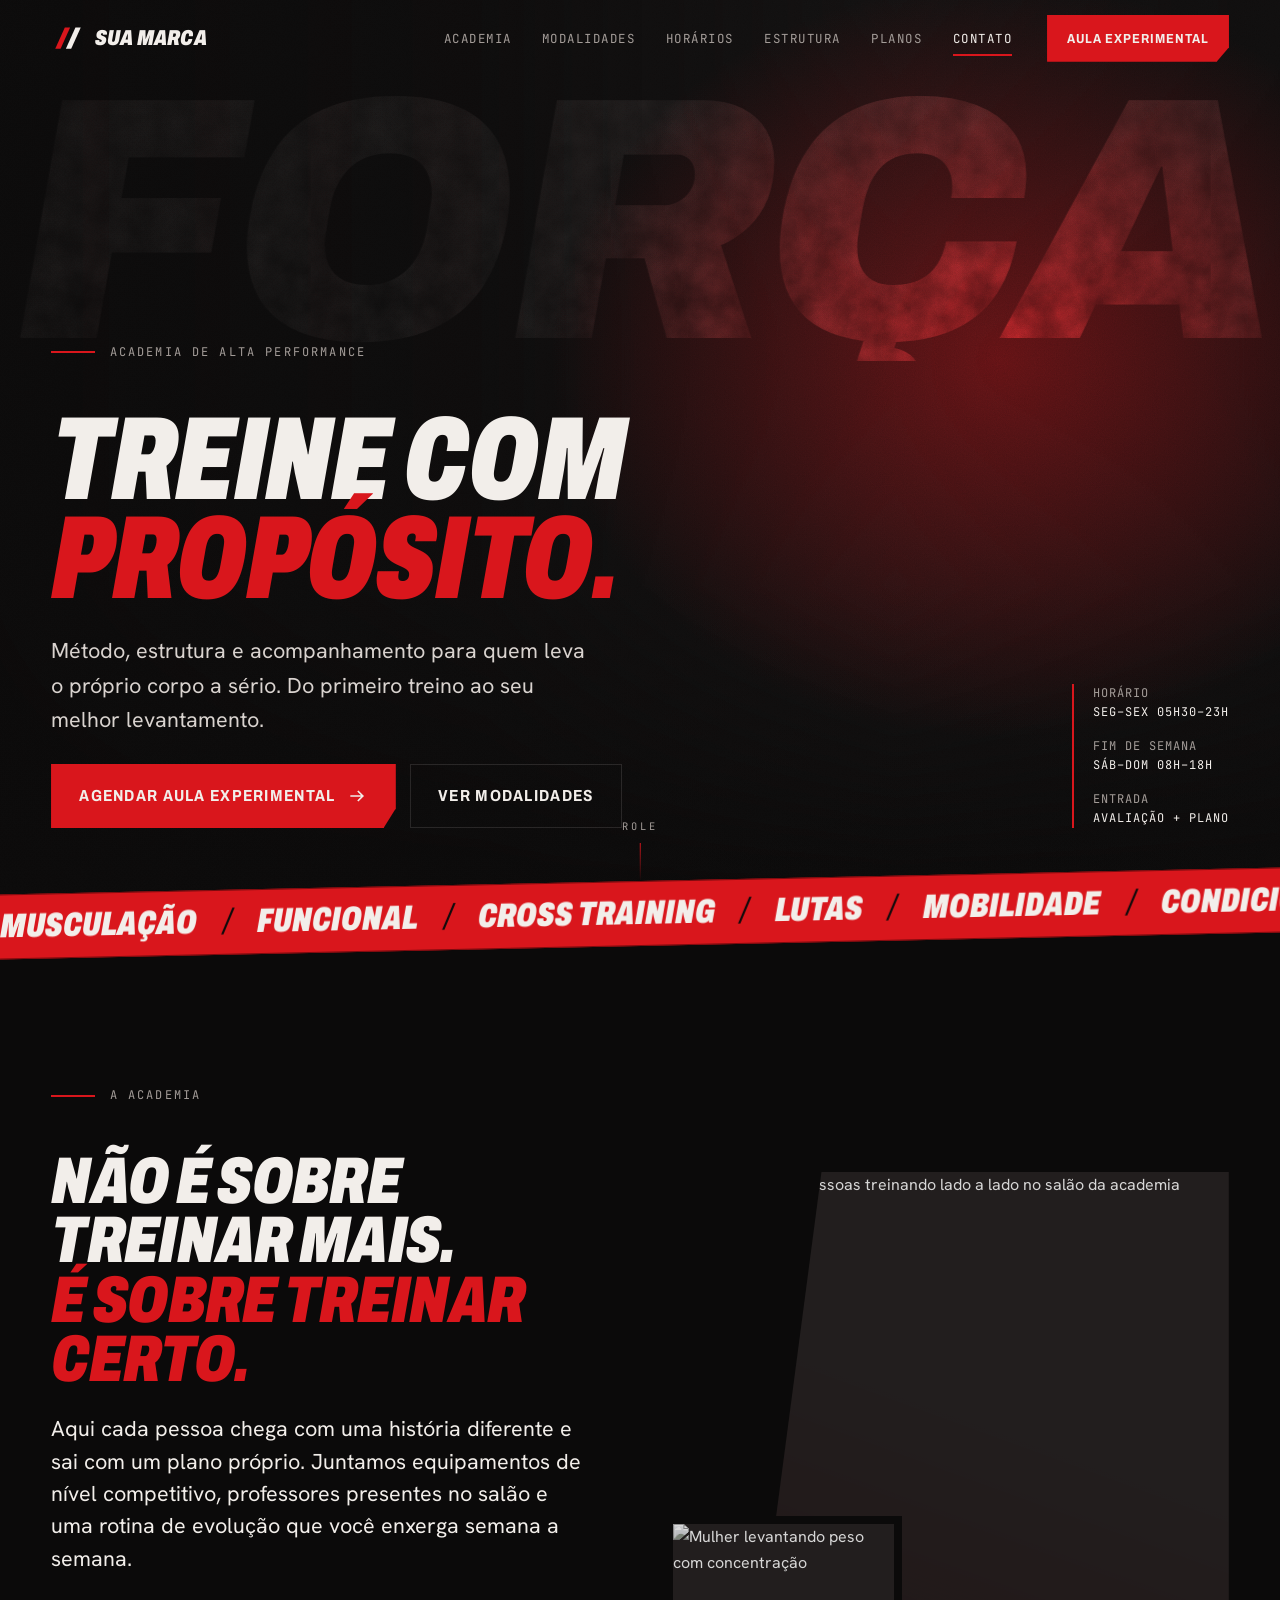
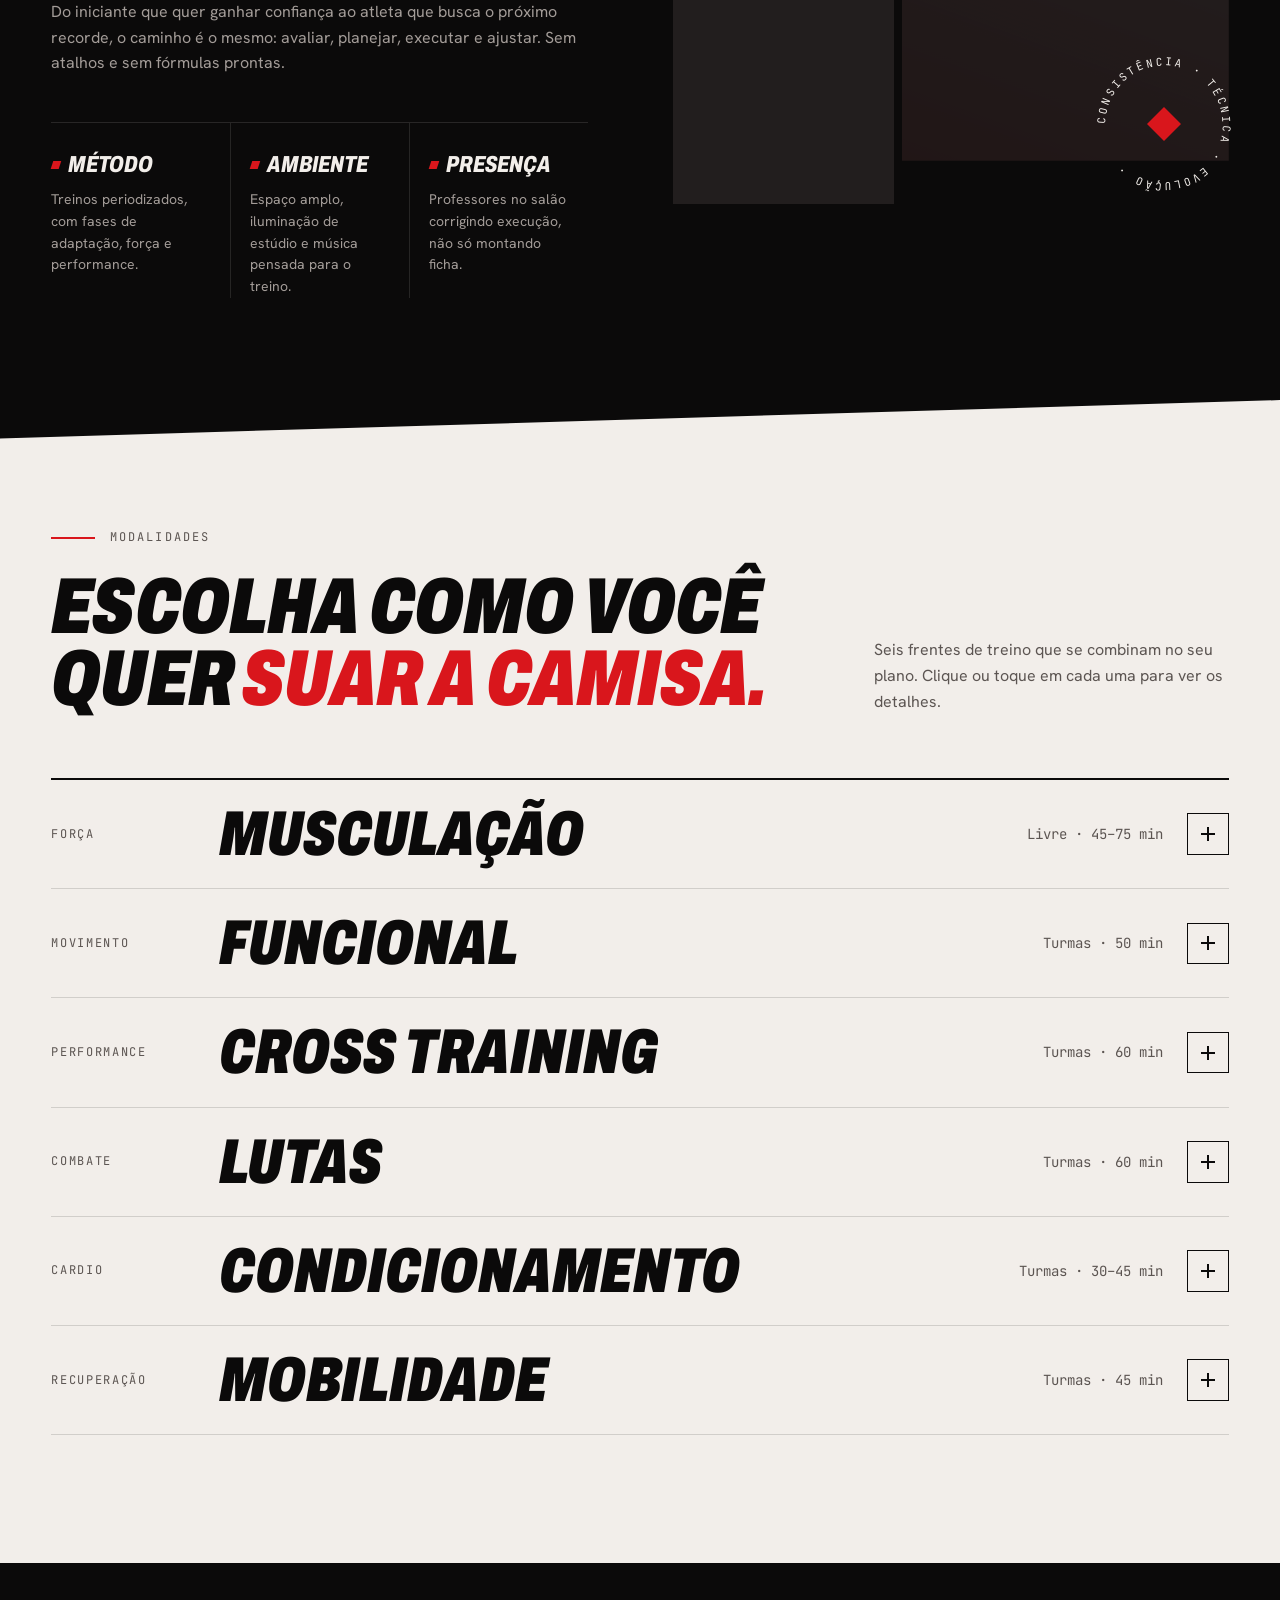
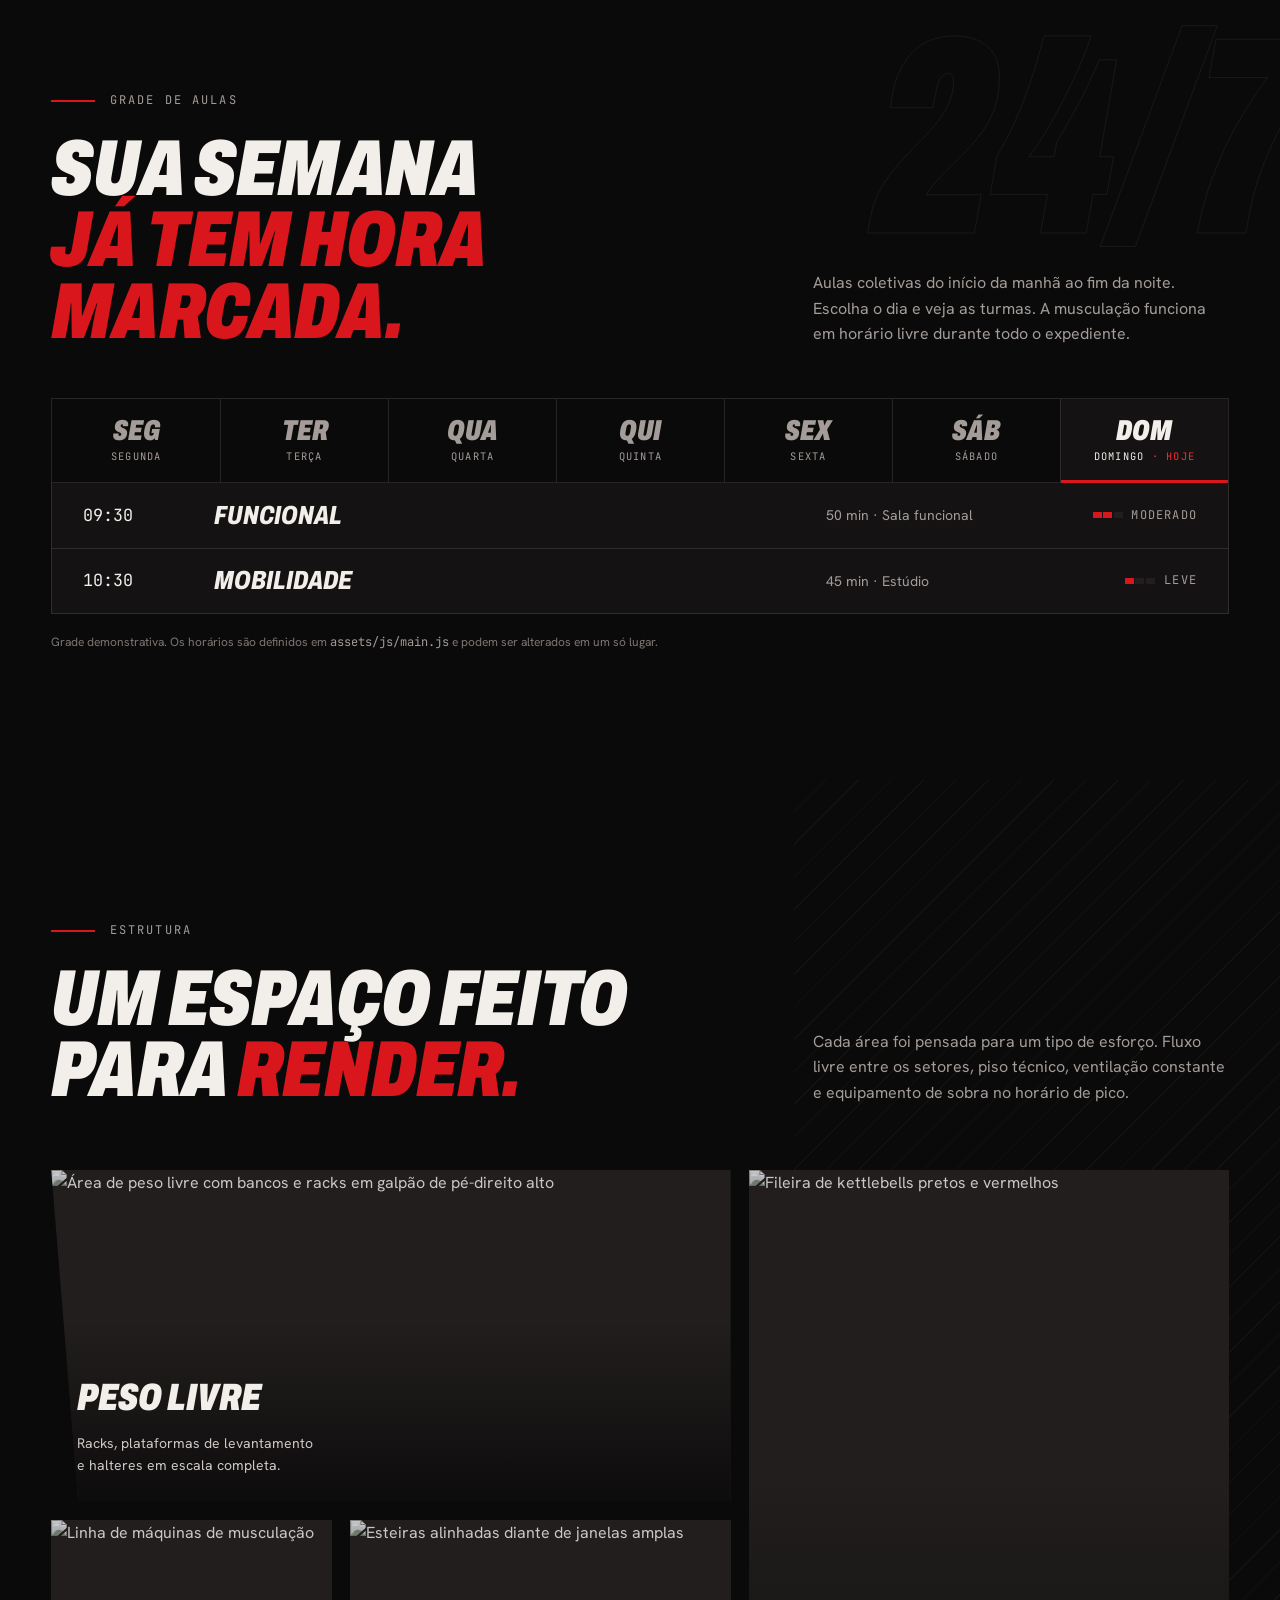
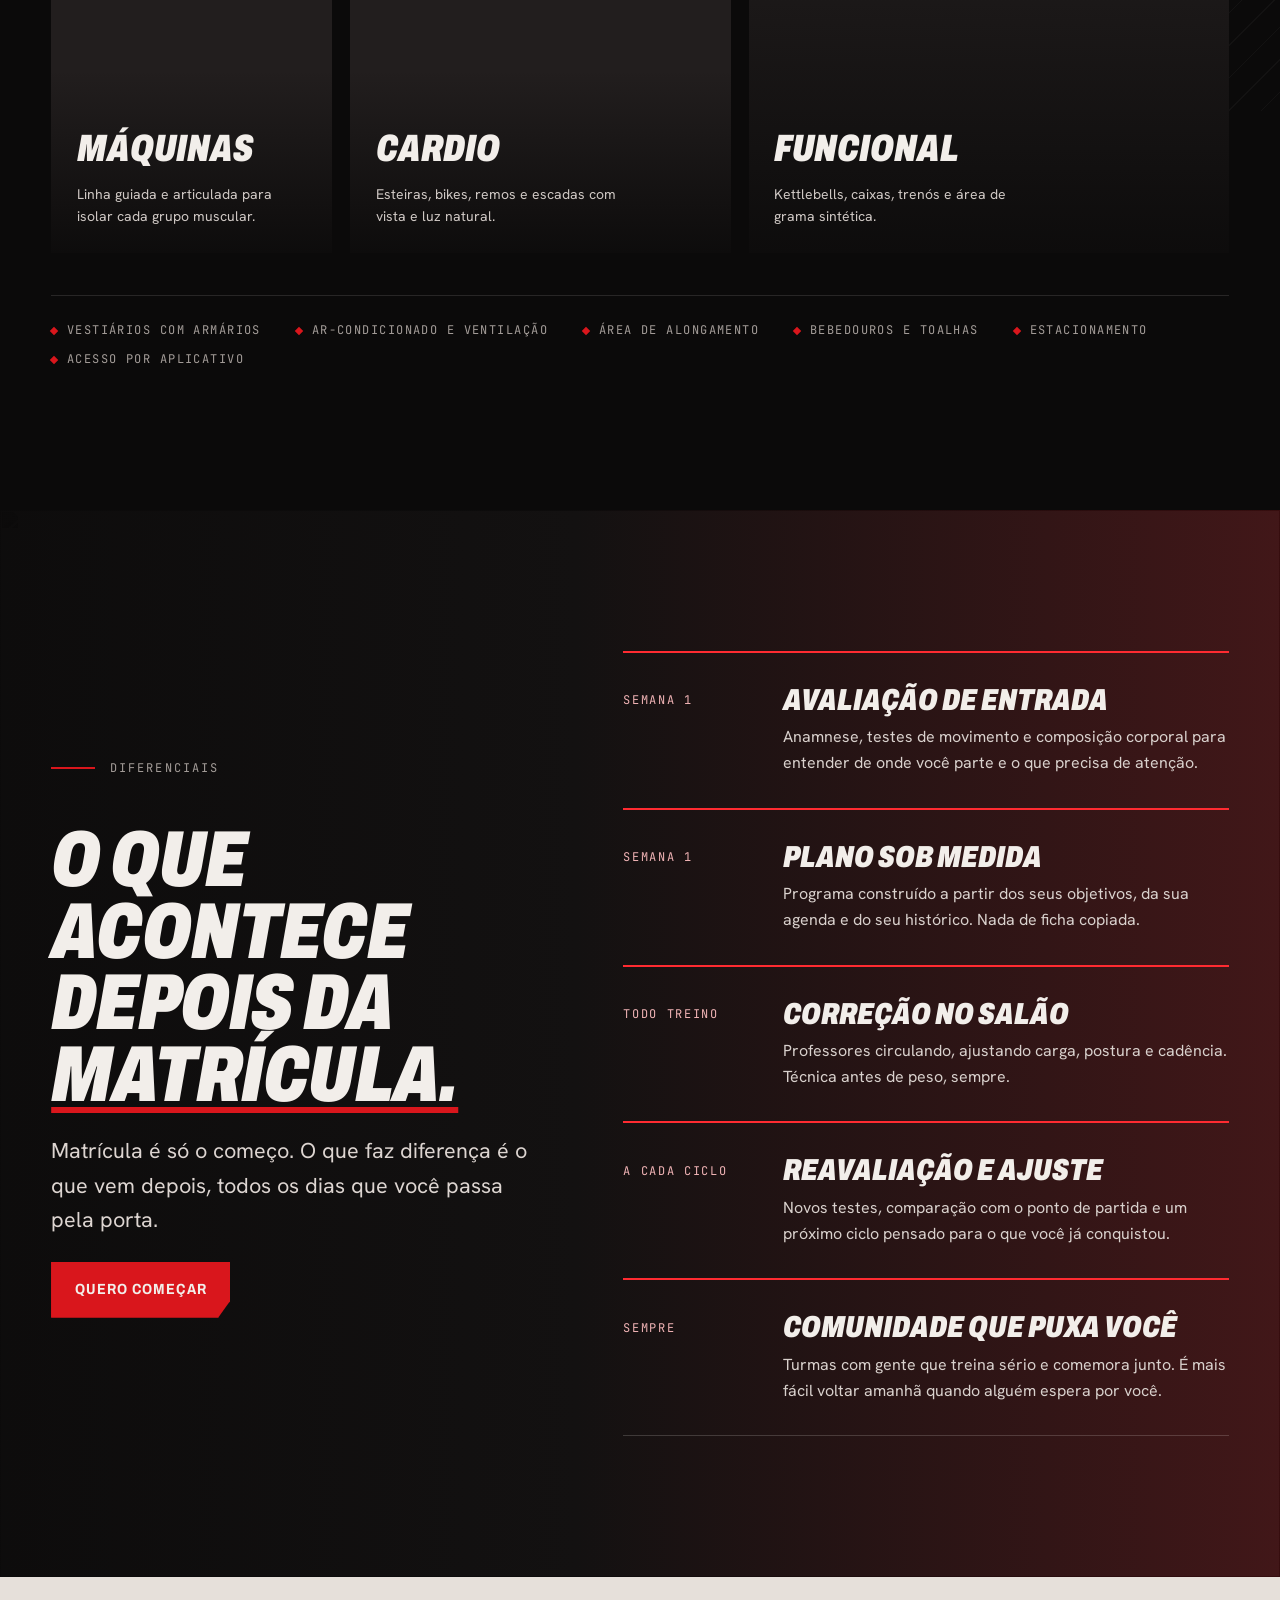
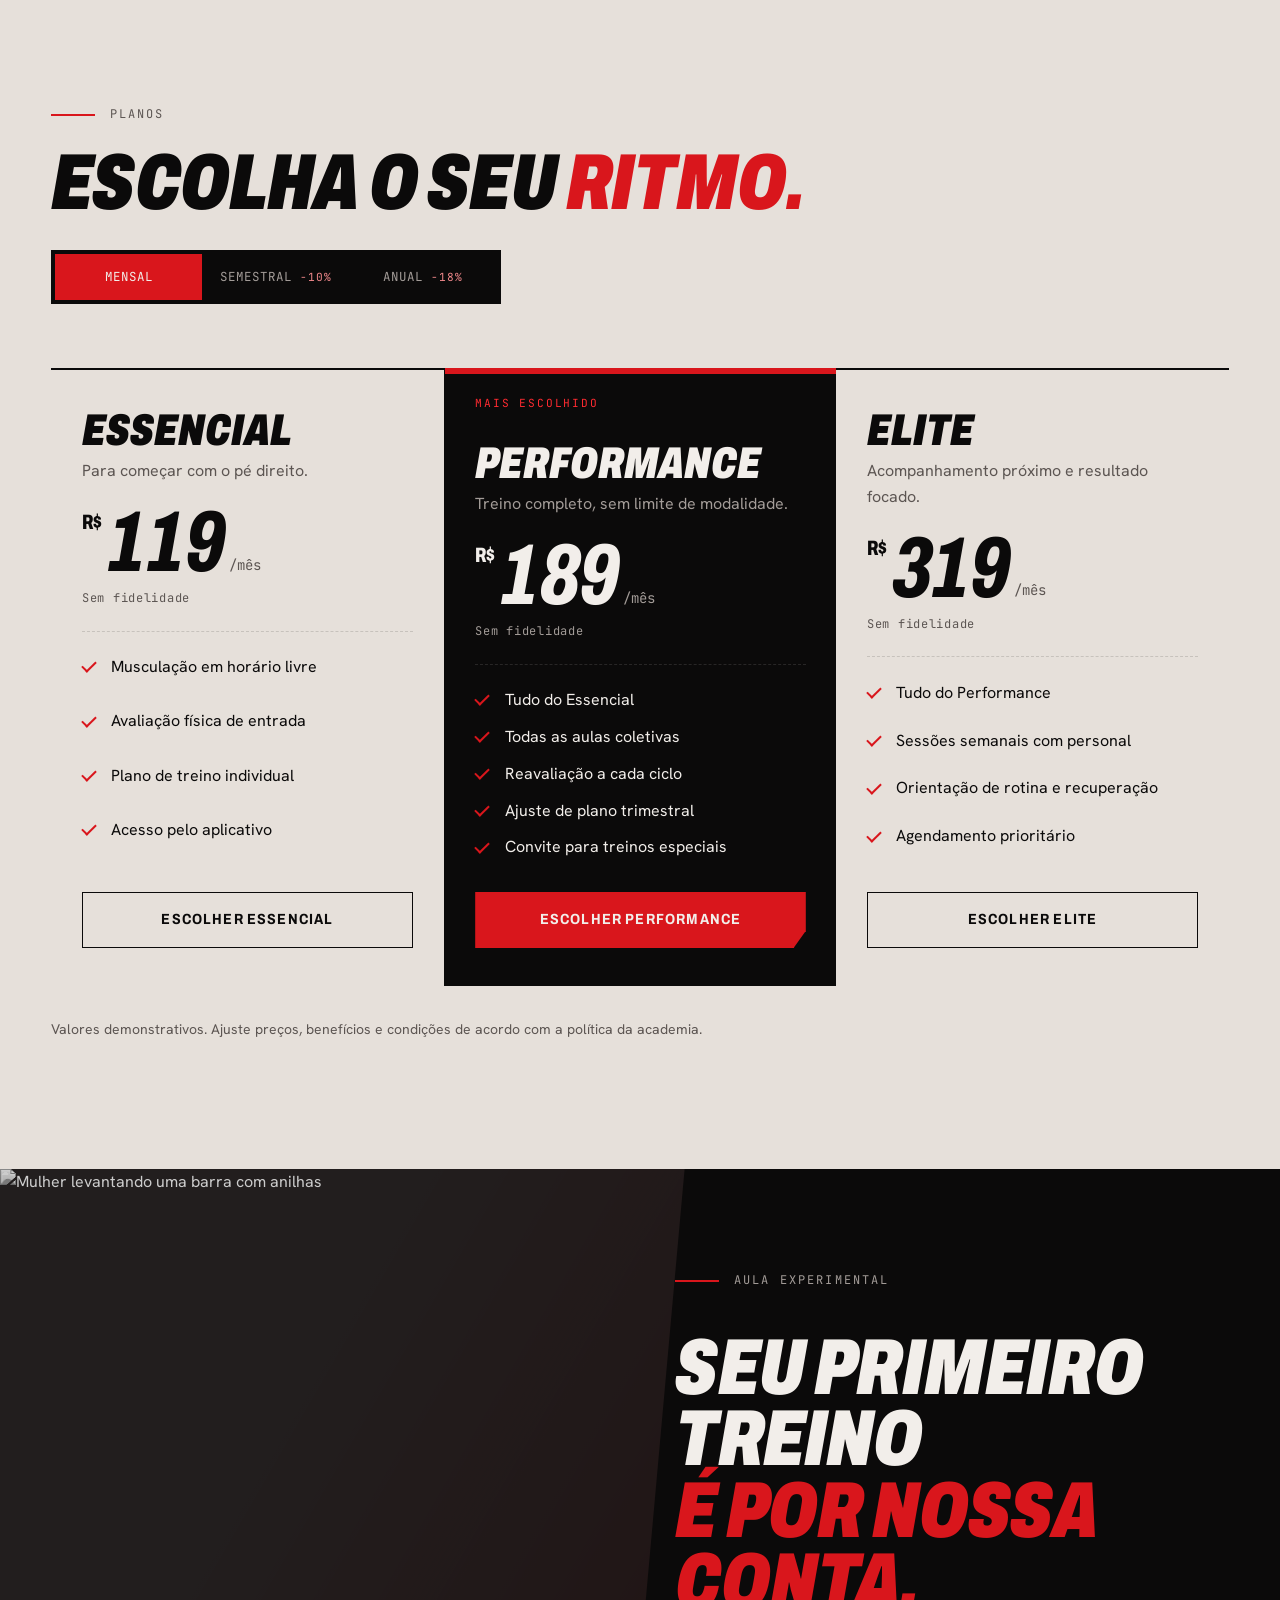
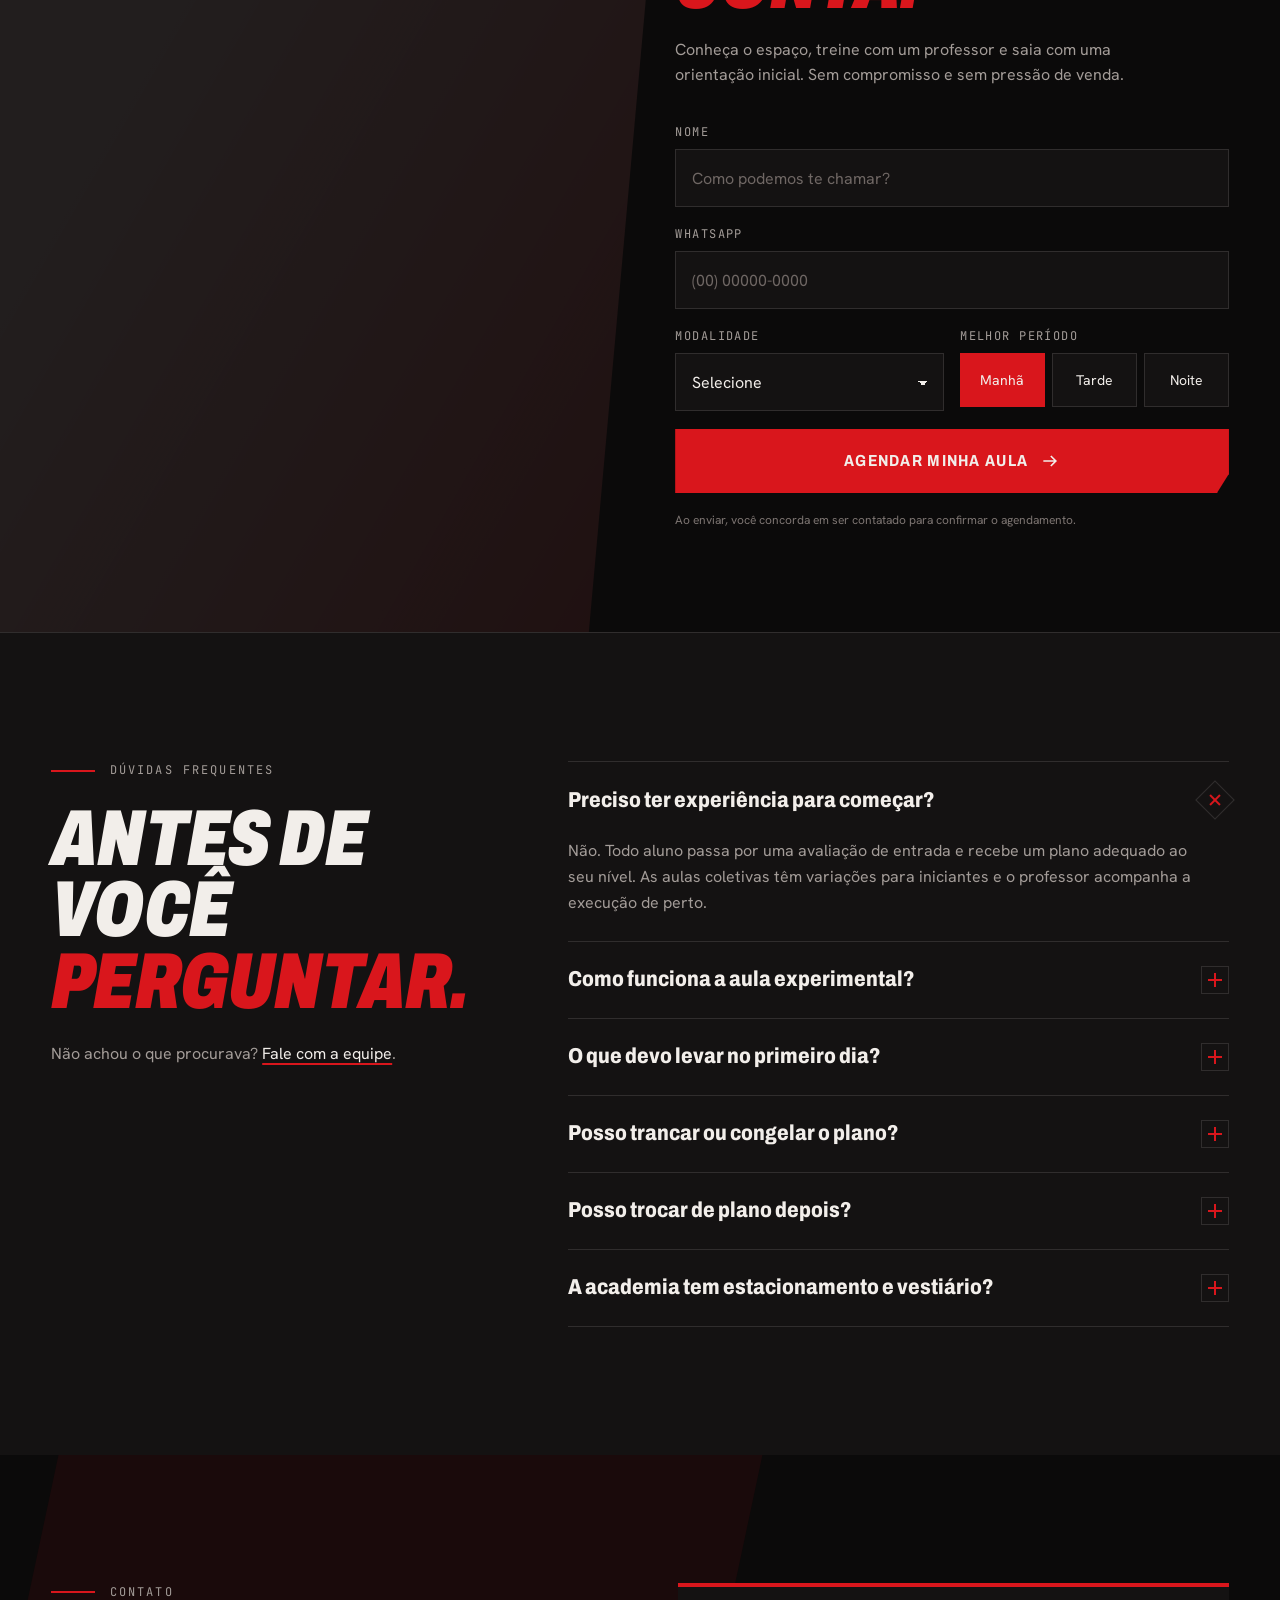
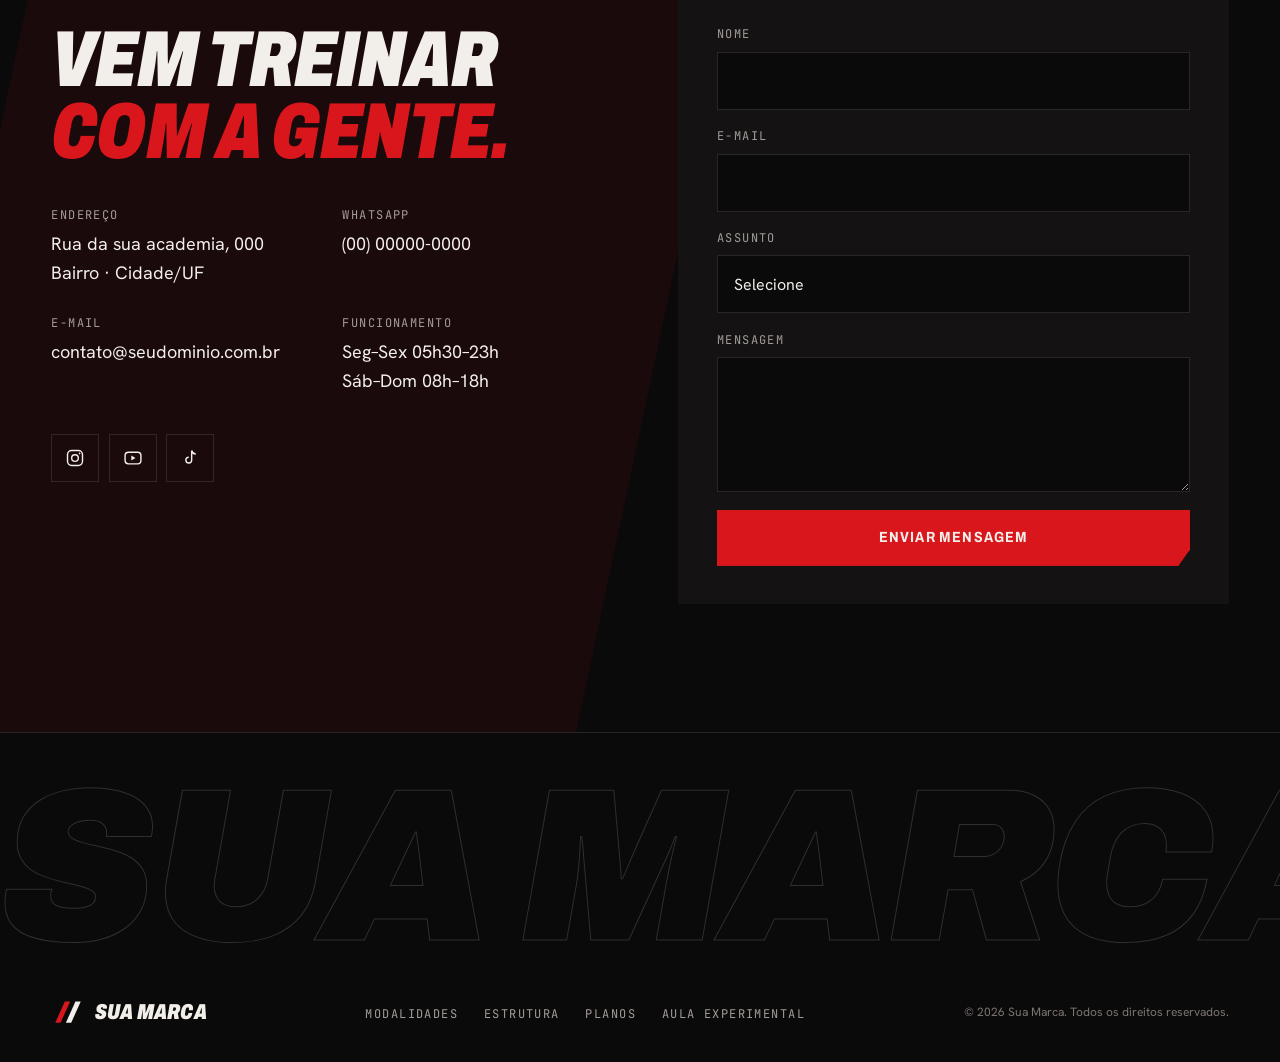
==== commit 4b88152b: "feat(landing): botões dos cards de plano apontam para as páginas de plano Altera apenas o href de Es" ====
--- a/index.html
+++ b/index.html
@@ -8,7 +8,7 @@
   <meta name="description" content="Musculação, treino funcional, cross training, lutas e mobilidade em uma estrutura completa. Agende sua aula experimental e comece com avaliação e plano de treino.">
   <meta name="theme-color" content="#0B0A0A">
   <meta name="robots" content="index, follow">
-  <link rel="canonical" href="https://www.seudominio.com.br/">
+  <link rel="canonical" href="https://sua-marca-academia.vercel.app/">
 
   <meta property="og:type" content="website">
   <meta property="og:locale" content="pt_BR">
@@ -37,7 +37,7 @@
     "@type": "ExerciseGym",
     "name": "[Sua Marca]",
     "description": "Academia com musculação, treino funcional, cross training, lutas e mobilidade.",
-    "url": "https://www.seudominio.com.br/",
+    "url": "https://sua-marca-academia.vercel.app/",
     "image": "https://images.unsplash.com/photo-1605296867304-46d5465a13f1?auto=format&fit=crop&w=1200&q=75"
   }
   </script>
@@ -445,7 +445,7 @@
               <li>Plano de treino individual</li>
               <li>Acesso pelo aplicativo</li>
             </ul>
-            <a href="#experimental" class="btn btn--line plan__btn" data-plan="Essencial">Escolher Essencial</a>
+            <a href="/planos/essencial" class="btn btn--line plan__btn" data-plan="Essencial">Escolher Essencial</a>
           </article>
 
           <article class="plan plan--featured reveal">
@@ -463,7 +463,7 @@
               <li>Ajuste de plano trimestral</li>
               <li>Convite para treinos especiais</li>
             </ul>
-            <a href="#experimental" class="btn btn--red plan__btn" data-plan="Performance">Escolher Performance</a>
+            <a href="/planos/performance" class="btn btn--red plan__btn" data-plan="Performance">Escolher Performance</a>
           </article>
 
           <article class="plan reveal">
@@ -479,7 +479,7 @@
               <li>Orientação de rotina e recuperação</li>
               <li>Agendamento prioritário</li>
             </ul>
-            <a href="#experimental" class="btn btn--line plan__btn" data-plan="Elite">Escolher Elite</a>
+            <a href="/planos/elite" class="btn btn--line plan__btn" data-plan="Elite">Escolher Elite</a>
           </article>
         </div>
         <p class="plans__note">Valores demonstrativos. Ajuste preços, benefícios e condições de acordo com a política da academia.</p>
--- a/assets/css/style.css
+++ b/assets/css/style.css
@@ -489,7 +489,7 @@
 .plan__list li::before { content: ""; width: 14px; height: 8px; margin-top: .45rem; border-left: 2px solid var(--red); border-bottom: 2px solid var(--red); transform: rotate(-45deg); }
 .plan__btn { margin-top: .6rem; }
 
-.plan--featured { background: var(--ink); color: var(--bone); margin-top: -2.2rem; padding-top: 4.6rem; clip-path: polygon(0 0, 100% 0, 100% 100%, 0 100%); }
+.plan--featured { background: var(--ink); color: var(--bone); margin-top: -2px; padding-top: 4.6rem; }
 .plan--featured::before { content: ""; position: absolute; left: 0; right: 0; top: 0; height: 6px; background: var(--red); }
 .plan--featured .plan__for, .plan--featured .plan__per, .plan--featured .plan__total { color: var(--ash); }
 .plan--featured .plan__list { border-color: var(--line-d); }
